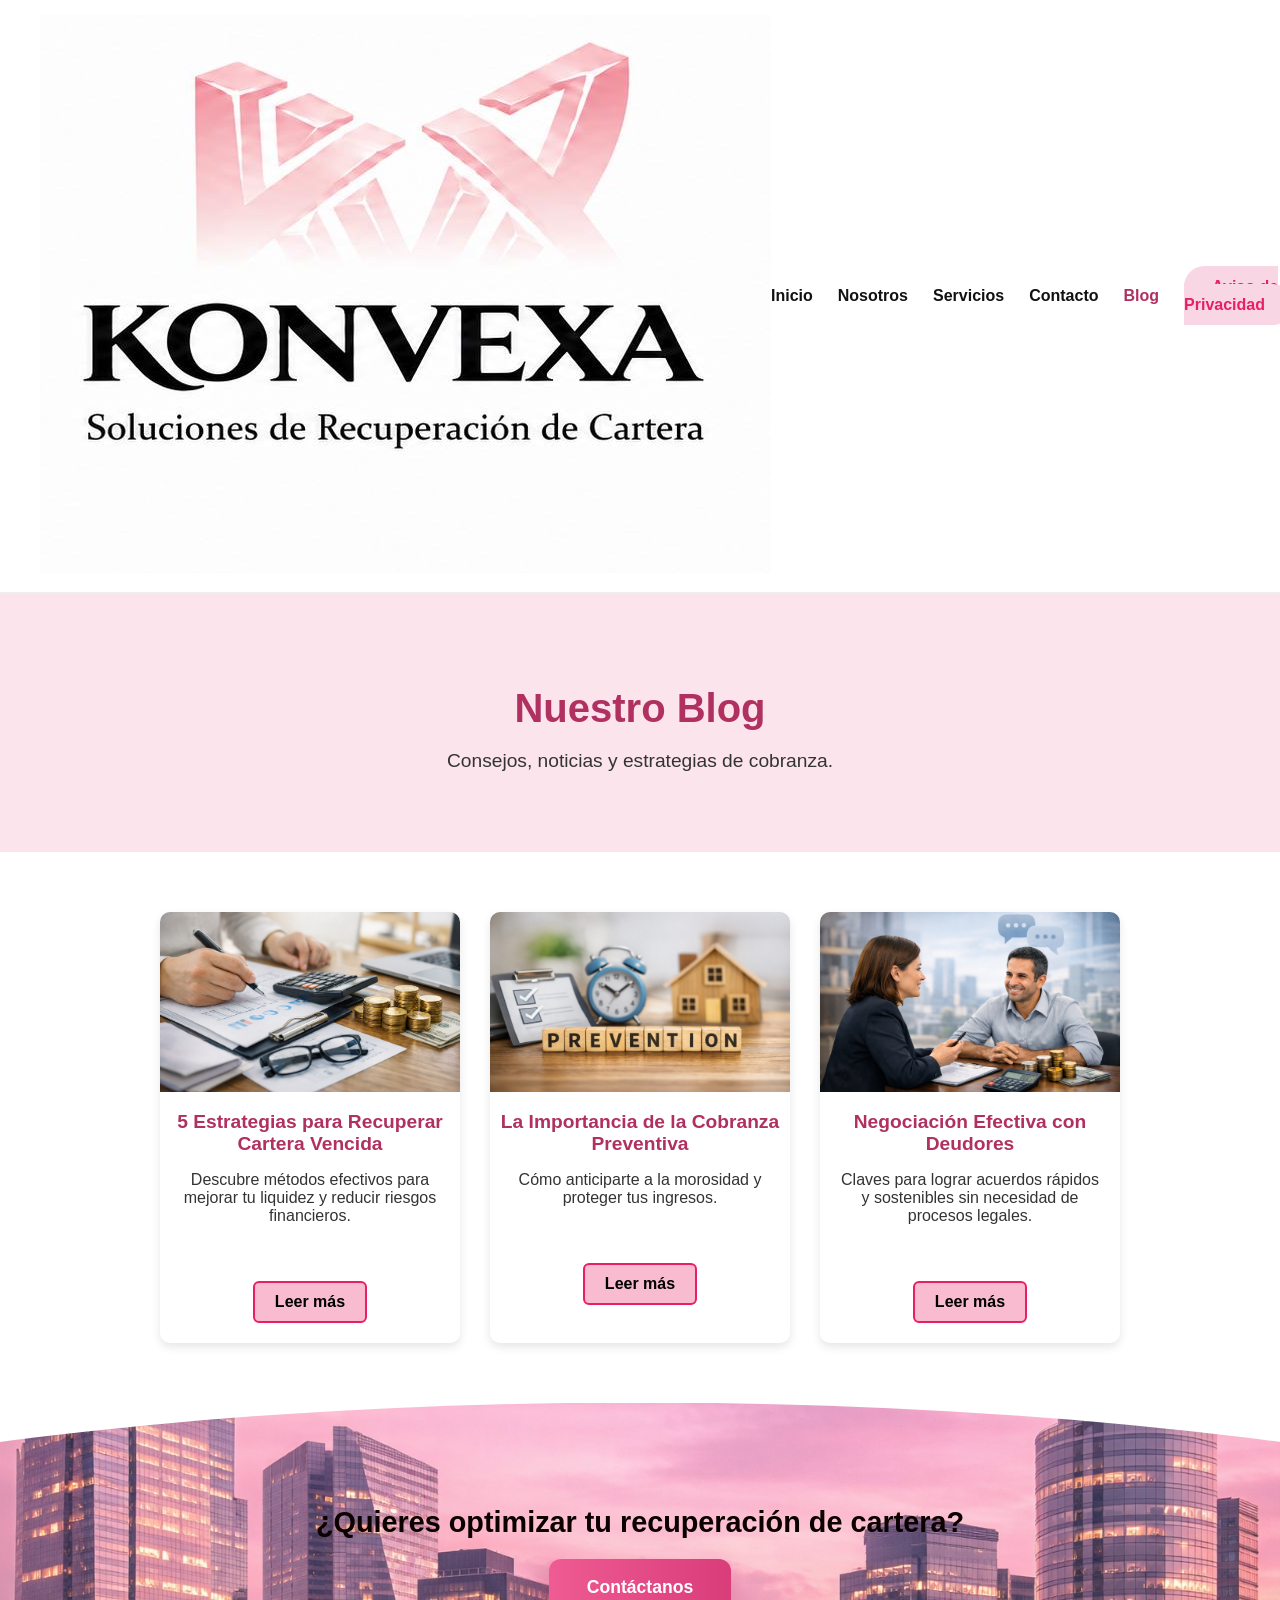
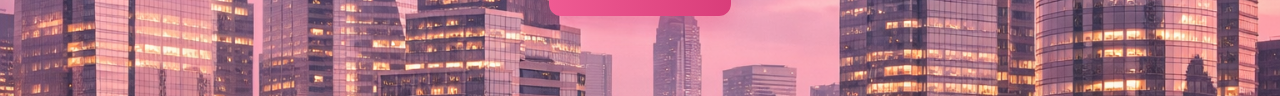
==== blog.html @ b7e19de2 "blog nuevo" ====
<!DOCTYPE html>
<html lang="es">
<head>
  <meta charset="UTF-8">
  <meta name="viewport" content="width=device-width, initial-scale=1.0">
  <title>Blog | Konvexa</title>
  <link rel="stylesheet" href="styles.css">
</head>
<body>

  <!-- Navbar -->
  <header>
 <div class="header-container">
    <div class="logo-container">
       <img src="logo.png" alt="Konvexa Logo">
    </div>
    <nav>
      <ul>
        <li><a href="index.html">Inicio</a></li>
        <li><a href="nosotros.html">Nosotros</a></li>
        <li><a href="servicios.html">Servicios</a></li>
        <li><a href="contacto.html">Contacto</a></li>
        <li><a href="blog.html" class="active">Blog</a></li>
        <li><a href="privacidad.html">Aviso de Privacidad</a></li>
      </ul>
    </nav>
  </div>
</header>


  <!-- Hero del Blog -->
  <section class="hero-blog">
    <h1>Nuestro Blog</h1>
    <p>Consejos, noticias y estrategias de cobranza.</p>
  </section>

  <!-- Lista de artículos -->
  <section class="blog-grid">
    <article class="blog-post">
      <img src="estrategias.png" alt="Estrategias para recuperar cartera vencida">
      <h3>5 Estrategias para Recuperar Cartera Vencida</h3>
      <p>Descubre métodos efectivos para mejorar tu liquidez y reducir riesgos financieros.</p>
      <a href="#" class="btn-secondary">Leer más</a>
    </article>

    <article class="blog-post">
      <img src="preventiva.png" alt="Cobranza preventiva">
      <h3>La Importancia de la Cobranza Preventiva</h3>
      <p>Cómo anticiparte a la morosidad y proteger tus ingresos.</p>
      <a href="#" class="btn-secondary">Leer más</a>
    </article>

    <article class="blog-post">
      <img src="deudores.png" alt="Negociación Efectiva con Deudores">
      <h3>Negociación Efectiva con Deudores  </h3>
      <p>Claves para lograr acuerdos rápidos y sostenibles sin necesidad de procesos legales.</p>
      <a href="#" class="btn-secondary">Leer más</a>
    </article>
  </section>

  <!-- Footer CTA -->
  <footer class="cta-footer">
    <h2>¿Quieres optimizar tu recuperación de cartera?</h2>
    <a href="contacto.html" class="btn-primary">Contáctanos</a>
  </footer>

</body>
</html>
---- styles.css ----
body {
  font-family: 'Poppins', sans-serif;
  margin: 0;
  color: #333;
  background-color: #fff;
}

/* =========================
   HEADER
========================= */

.navbar {
  display: flex;
  justify-content: flex-end;
  align-items: center;
  padding: 35px 80px;
  background: transparent;
  position: relative;
  z-index: 100;
}

/* Logo */
.logo-overlap {
  position: absolute;
  left: 70px;
  top: 20px;
  z-index: 50;
  width: 420px;
}

.logo-overlap img {
  width: 100%;
  height: auto;
  display: block;
}

/* Menú */
nav {
  margin-left: auto;
}

nav ul {
  list-style: none;
  display: flex;
  align-items: center;
  gap: 45px;
  margin: 0;
  padding: 0;
}

nav ul li a {
  text-decoration: none;
  color: #1f2235;
  font-weight: 600;
  font-size: 1rem;
  transition: 0.3s;
  position: relative;
}

nav ul li a:hover {
  color: #e91e63;
}

/* Botón contacto */
nav ul li:last-child a {
  background: #f9d6e4;
  padding: 12px 28px;
  border-radius: 40px;
  color: #e91e63;
  font-weight: 700;
}

/* =========================
   HERO SECTION
========================= */

.hero {
  display: flex;
  justify-content: space-between;
  align-items: center;
  padding: 0 80px 90px;
  background:
    linear-gradient(
      to right,
      rgba(255,255,255,0.98),
      rgba(252,228,236,0.95)
    );
  position: relative;
  overflow: hidden;
}

/* Curva inferior rosa */
.hero::after {
  content: "";
  position: absolute;
  bottom: -120px;
  left: -5%;
  width: 110%;
  height: 220px;
  background: #f8d7e4;
  border-radius: 50%;
  z-index: 1;
}

/* Texto */
.hero-text {
  width: 50%;
  position: relative;
  z-index: 5;
  padding-top: 170px;
}

.hero-text h1 {
  font-size: 3.2rem;
  line-height: 1.15;
  color: #1f2235;
  margin-bottom: 25px;
  font-weight: 800;
  max-width: 580px;
}

.hero-text p {
  font-size: 1.2rem;
  color: #555;
  margin-bottom: 35px;
  max-width: 520px;
  line-height: 1.7;
}

/* Botón */
.btn-primary {
  background: linear-gradient(to right, #ef5b93, #d93d7a);
  color: white;
  padding: 18px 38px;
  border-radius: 12px;
  text-decoration: none;
  font-size: 1.1rem;
  font-weight: 700;
  display: inline-block;
  box-shadow: 0 10px 25px rgba(233, 30, 99, 0.25);
  transition: 0.3s;
  position: relative;
  z-index: 5;
}

.btn-primary:hover {
  transform: translateY(-3px);
}

/* Imagen ejecutivo */
.hero-image img {
  width: 88%;
  max-width: 430px;
  object-fit: contain;
}

.hero-image img {
  width: 100%;
  max-width: 520px;
  object-fit: contain;
}

/* Features */
.features {
  display: flex;
  justify-content: space-around;
  padding: 40px;
  background-color: #fff;
}

.feature {
  max-width: 250px;
  text-align: center;
}

.feature h3 {
  color: #e91e63;
}

/* Servicios */
.services {
  text-align: center;
  padding: 60px 40px;
  background-color: #fce4ec;
}

.service-grid {
  display: flex;
  justify-content: space-around;
  margin-top: 30px;
}

.service {
  max-width: 250px;
  text-align: center;
}

.service img {
  width: 100px;   /* íconos pequeños y uniformes */
  height: auto;
  margin-bottom: 15px;
}

.service h3 {
  color: #e91e63;
}

.btn-secondary {
  background-color: #fff;
  border: 2px solid #e91e63;
  color: #e91e63;
  padding: 10px 20px;
  border-radius: 5px;
  text-decoration: none;
  display: inline-block;
  margin-top: 20px;
}

.feature img {
  width: 100px;   /* tamaño uniforme */
  height: auto;
  margin-bottom: 15px;
}

/* Footer */
.cta-footer {
  text-align: center;
  padding: 80px 40px;
  color: #0c0101;

  background:
    linear-gradient(rgba(26, 25, 25, 0), rgba(233, 30, 98, 0)),
    url("footer-bg.jpg") no-repeat center center;

  background-size: cover;

  /* Curvatura arriba */
  clip-path: ellipse(100% 100% at 50% 100%);
}

.cta-footer h2 {
  margin-bottom: 20px;
  font-size: 1.8rem;
}

/* =========================
   RESPONSIVE CELULAR
========================= */

@media (max-width: 768px) {

  /* NAVBAR */
  .navbar {
    padding: 20px;
    justify-content: center;
  }

  .logo-overlap {
    position: relative;
    left: auto;
    top: auto;
    width: 220px;
    margin-bottom: 20px;
  }

  nav {
    width: 100%;
    margin-top: 120px;
  }

  nav ul {
    flex-wrap: wrap;
    justify-content: center;
    gap: 15px;
  }

  nav ul li:last-child a {
    padding: 10px 20px;
  }

  /* HERO */
  .hero {
    flex-direction: column;
    text-align: center;
    padding: 30px 20px 70px;
  }

  .hero::after {
    height: 120px;
    bottom: -60px;
  }

  .hero-text {
    width: 100%;
    padding-top: 20px;
  }

  .hero-text h1 {
    font-size: 2.2rem;
    max-width: 100%;
  }

  .hero-text p {
    font-size: 1rem;
    max-width: 100%;
    margin: 0 auto 30px;
  }

  .hero-image {
    width: 100%;
    margin-top: 30px;
  }

  .hero-image img {
    width: 90%;
    max-width: 320px;
  }

  /* FEATURES */
  .features {
    flex-direction: column;
    align-items: center;
    gap: 30px;
  }

  /* SERVICIOS */
  .service-grid {
    flex-direction: column;
    align-items: center;
    gap: 30px;
  }

}

 /* Sección Nosotros */
.about {
  text-align: center;
  padding: 60px 40px;
  background-color: #fff;
}

/* Título */
.about h2 {
  color: #1f2235;
  font-size: 3.2rem;
  font-weight: 800;
  margin-bottom: 15px;
  line-height: 1.1;
}

/* Subtítulo */
.subtitle {
  color: #666;
  margin-bottom: 70px;
  font-size: 1.15rem;
  line-height: 1.8;
}

/* Contenido en dos columnas */
.about-content {
  display: flex;
  align-items: flex-start;
  justify-content: space-around;
  gap: 40px;
  flex-wrap: wrap; /* responsive */
}

.about-image img {
  width: 100%;
  max-width: 600px; /* antes 350px */
  border-radius: 10px;
  box-shadow: 0 4px 12px rgba(0,0,0,0.1);
}

.about-text {
  text-align: left;
  max-width: 500px;
}

.about-block {
  margin-bottom: 25px;
}

.about-block h3 {
  color: #e91e63;
  margin-bottom: 10px;
  font-size: 1.3rem;
}

.about-block p {
  color: #333;
  line-height: 1.6;
}

/* Experiencia */
.about-stats {
  margin-top: 50px;
  display: flex;
  justify-content: center;
  gap: 60px;
  background-color: #e0e0e0; /* gris claro */
  padding: 30px;
  border-radius: 10px;
}

.experiencia {
   margin-top: 50px;
   border-radius: 10px;
  display: flex;
  justify-content: center;
  align-items: center;
  gap: 80px;
  padding: 50px 20px;
  background: linear-gradient(to right, #463f3f, #7a7a7a);
  color: #fff;
  text-align: center;
}

.experiencia .dato h3 {
  font-size: 1.5rem;
  font-weight: 600;
  color: #fff;
}

.experiencia .dato p {
  font-size: 1rem;
  color: #e0e0e0;
}

.experiencia .separador {
  width: 1px;
  height: 60px;
  background-color: rgba(255, 255, 255, 0.5);
}

/* =========================
   FOOTER
========================= */

.footer {
  background-color: #111827;
  color: #fff;
  text-align: center;
  padding: 35px 20px;
  margin-top: 70px;
}

.footer p {
  margin: 5px 0;
  font-size: 0.95rem;
  color: #d1d5db;
}

@media (max-width: 768px) {

  .about-content {
    flex-direction: column;
    gap: 40px;
  }

  .about-text {
    text-align: center;
  }

  .about-image img {
    max-width: 100%;
  }

}

/* Sección Servicios */
.services {
  text-align: center;
  padding: 60px 40px;
  background-color: #fde8ef; /* rosado leve */
}

.services h2 {
  color: #e91e63; /* rosa intenso */
  font-size: 2.2rem;
  margin-bottom: 10px;
}

.subtitle {
  color: #666;
  margin-bottom: 40px;
  font-size: 1.1rem;
}

/* Cuadrícula de servicios */
.service-grid {
  display: grid;
  grid-template-columns: repeat(auto-fit, minmax(250px, 1fr));
  gap: 30px;
}

.service-box {
  background-color: #fff;
  border-radius: 10px;
  padding: 25px;
  box-shadow: 0 4px 12px rgba(0,0,0,0.1);
  transition: transform 0.3s ease;
}

.service-box:hover {
  transform: translateY(-5px);
}

.service-box h3 {
  color: #e91e63;
  margin-bottom: 10px;
  font-size: 1.3rem;
}

.service-box p {
  color: #b3004b;
  line-height: 1.6;
}

/* Franja inferior */
.service-stats {
  margin-top: 50px;
  display: flex;
  justify-content: center;
  gap: 60px;
  background-color: #ffcbcbe7;
  padding: 30px;
  border-radius: 10px;
}

.service-stats .stat h3 {
  color: #e91e63;
  font-weight: 600;
}

/* Footer */
.footer {
  background-color: #111;
  color: #fff;
  text-align: center;
  padding: 20px;
  margin-top: 40px;
}

.footer p {
  margin: 5px 0;
  font-size: 0.95rem;
}

/* --- Responsive para móviles y tablets --- */

/* Ajuste general para pantallas pequeñas */
@media (max-width: 768px) {
  .services {
    padding: 40px 20px;
  }

  .services h2 {
    font-size: 1.8rem;
  }

  .subtitle {
    font-size: 1rem;
    margin-bottom: 30px;
  }

  .service-grid {
    grid-template-columns: 1fr; /* una columna */
    gap: 20px;
  }

  .service-box {
    padding: 20px;
  }

  .service-box h3 {
    font-size: 1.2rem;
  }

  .service-box p {
    font-size: 0.95rem;
  }

  .service-stats {
    flex-direction: column;
    gap: 20px;
    padding: 20px;
  }

  .service-stats .stat h3 {
    font-size: 1rem;
  }
}

/* Ajuste para pantallas medianas (tablets horizontales) */
@media (min-width: 769px) and (max-width: 1024px) {
  .service-grid {
    grid-template-columns: repeat(2, 1fr); /* dos columnas */
    gap: 25px;
  }

  .service-box {
    padding: 25px;
  }

  .service-stats {
    gap: 40px;
  }
}

/* BLOG */
/* HEADER GENERAL */
header {
  background-color: #fff;
  padding: 15px 40px;
  border-bottom: 1px solid #eee;
}

.header-container {
  display: flex;
  justify-content: space-between; /* separa logo y menú */
  align-items: center;
}

.logo {
  height: 60px;
  width: auto;
}

/* MENÚ DE NAVEGACIÓN */
nav ul {
  list-style: none;
  display: flex;
  gap: 25px;
  margin: 0;
  padding: 0;
}

nav ul li a {
  text-decoration: none;
  color: #111;
  font-weight: 600;
  transition: color 0.3s ease;
}

nav ul li a:hover,
nav ul li a.active {
  color: #b03060; /* rosa corporativo */
}

.hero-blog {
  text-align: center;
  background-color: #fce4ec;
  padding: 60px 20px;
}

.hero-blog h1 {
  color: #b03060;
  font-size: 2.5rem;
  margin-bottom: 10px;
}

.hero-blog p {
  color: #333;
  font-size: 1.2rem;
}

.blog-grid {
  display: flex;
  flex-wrap: wrap;
  justify-content: center;
  gap: 30px;
  padding: 60px 40px;
  background-color: #fff;
}

.blog-post {
  background-color: #fff;
  border-radius: 10px;
  box-shadow: 0 4px 10px rgba(0,0,0,0.1);
  width: 300px;
  text-align: center;
  overflow: hidden;
}

.blog-post img {
  width: 100%;
  height: 180px;
  object-fit: cover;
}

.blog-post h3 {
  color: #b03060;
  font-size: 1.2rem;
  margin: 15px 0 10px;
}

.blog-post p {
  color: #333;
  font-size: 1rem;
  padding: 0 15px 20px;
}

.btn-secondary {
  display: inline-block;
  background-color: #f8bbd0;
  color: #000;
  padding: 10px 20px;
  border-radius: 6px;
  text-decoration: none;
  font-weight: 600;
  margin-bottom: 20px;
}

.btn-secondary:hover {
  background-color: #e8b6c9;
}

/* Footer */
.cta-footer {
  text-align: center;
  padding: 80px 40px;
  color: #0c0101;

  background:
    linear-gradient(rgba(26, 25, 25, 0), rgba(233, 30, 98, 0)),
    url("footer-bg.jpg") no-repeat center center;

  background-size: cover;

  /* Curvatura arriba */
  clip-path: ellipse(100% 100% at 50% 100%);
}

.cta-footer h2 {
  margin-bottom: 20px;
  font-size: 1.8rem;
}

/* ARTÍCULOS DEL BLOG */
.articulo {
  max-width: 900px;
  margin: 60px auto;
  padding: 20px;
  line-height: 1.8;
  color: #333;
}

.articulo h2 {
  color: #b03060;
  font-size: 2rem;
  margin-bottom: 20px;
  text-align: center;
}

.articulo-img {
  width: 100%;
  border-radius: 10px;
  margin-bottom: 30px;
}

.articulo ol {
  margin-left: 30px;
  margin-bottom: 20px;
}

.volver {
  text-align: center;
  margin-top: 40px;
}

/* AVISO DE PRIVACIDAD */
/* HEADER GENERAL */
header {
  background-color: #fff;
  padding: 15px 40px;
  border-bottom: 1px solid #eee;
}

.header-container {
  display: flex;
  justify-content: space-between; /* separa logo y menú */
  align-items: center;
}

.logo {
  height: 60px;
  width: auto;
}

/* MENÚ DE NAVEGACIÓN */
nav ul {
  list-style: none;
  display: flex;
  gap: 25px;
  margin: 0;
  padding: 0;
}

nav ul li a {
  text-decoration: none;
  color: #111;
  font-weight: 600;
  transition: color 0.3s ease;
}

nav ul li a:hover,
nav ul li a.active {
  color: #b03060; /* rosa corporativo */
}

.privacidad {
  max-width: 900px;
  margin: 60px auto;
  padding: 20px;
  line-height: 1.8;
  color: #333;
}

.privacidad h2 {
  color: #b03060;
  font-size: 2rem;
  text-align: center;
  margin-bottom: 10px;
}

.privacidad h3 {
  color: #b03060;
  margin-top: 30px;
  font-size: 1.2rem;
}

.privacidad ul {
  margin-left: 30px;
  list-style-type: disc;
}

.privacidad a {
  color: #b03060;
  text-decoration: none;
}

.privacidad a:hover {
  text-decoration: underline;
}

footer {
  text-align: center;
  background-color: #f8f8f8;
  padding: 20px;
  font-size: 0.9rem;
}

.privacidad-link {
  color: #b03060;
  text-decoration: none;
}

.privacidad-link:hover {
  text-decoration: underline;
}

/* Footer exclusivo para Aviso de Privacidad */
.footer-privacidad {
  background-color: #111; /* negro corporativo */
  color: #fff;
  text-align: center;
  padding: 20px;
  margin-top: 40px;
}

.footer-privacidad p {
  margin: 5px 0;
  font-size: 0.95rem;
}

.footer-privacidad a {
  color: #b03060; /* rosa suave corporativo */
  text-decoration: none;
}

.footer-privacidad a:hover {
  text-decoration: underline;
}
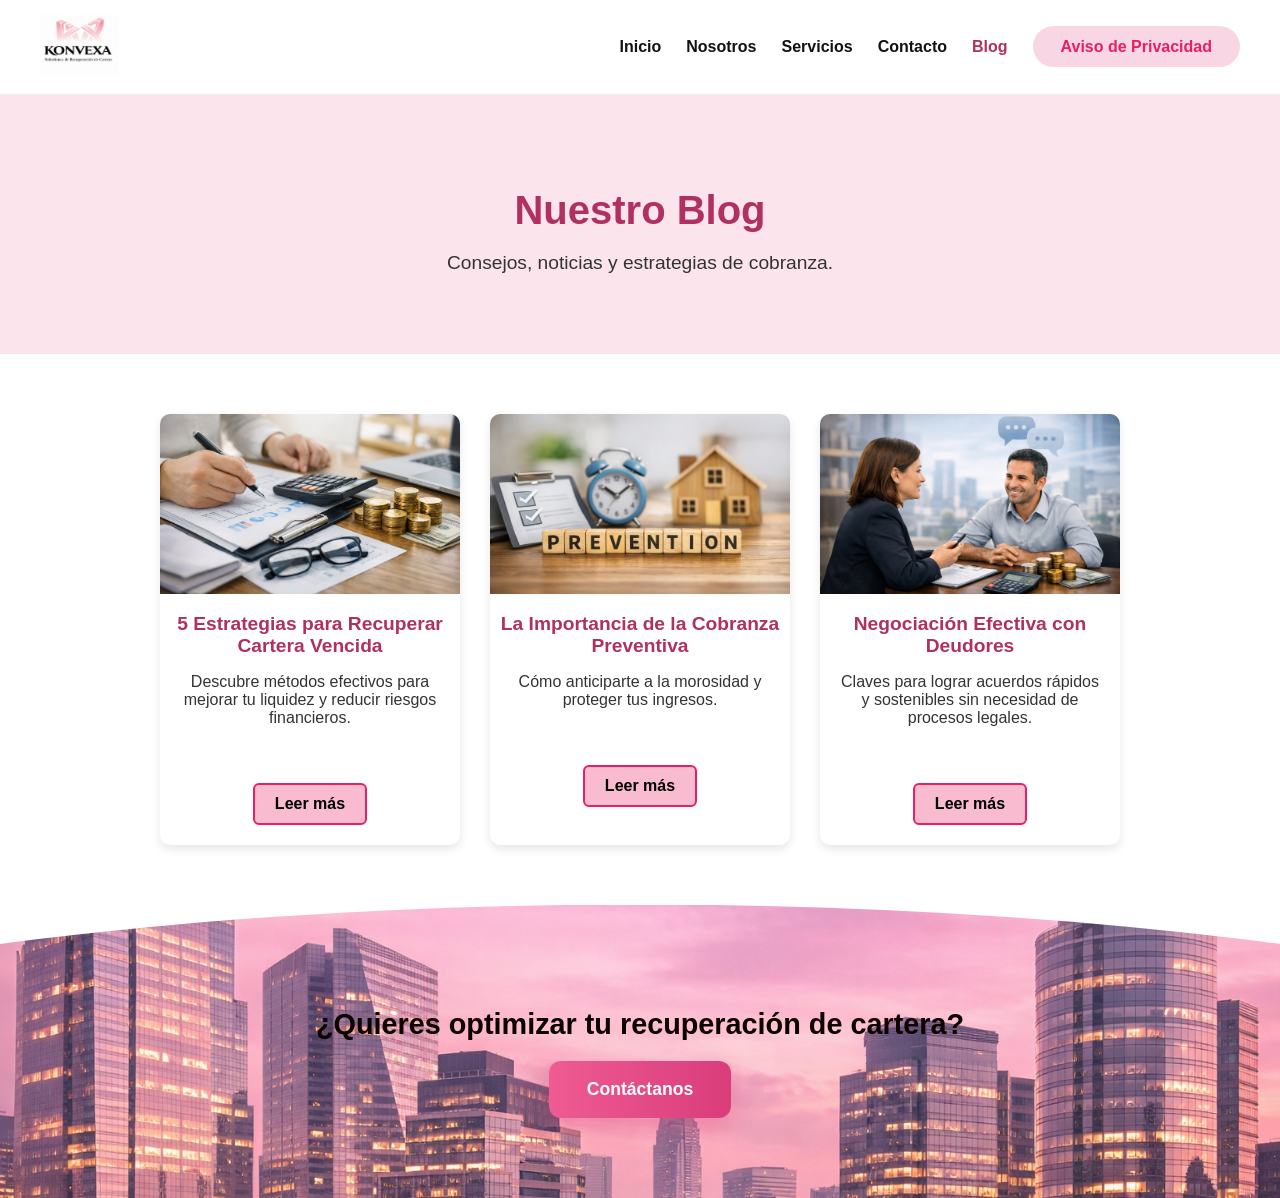
==== commit cb1f09cb: "vale" ====
--- a/blog.html
+++ b/blog.html
@@ -8,11 +8,11 @@
 </head>
 <body>
 
-  <!-- Navbar -->
+  <!-- Header -->
   <header>
- <div class="header-container">
+  <div class="header-container">
     <div class="logo-container">
-       <img src="logo.png" alt="Konvexa Logo">
+      <img src="logo.png" alt="Logo Konvexa" class="logo">
     </div>
     <nav>
       <ul>
@@ -26,6 +26,7 @@
     </nav>
   </div>
 </header>
+
 
 
   <!-- Hero del Blog -->
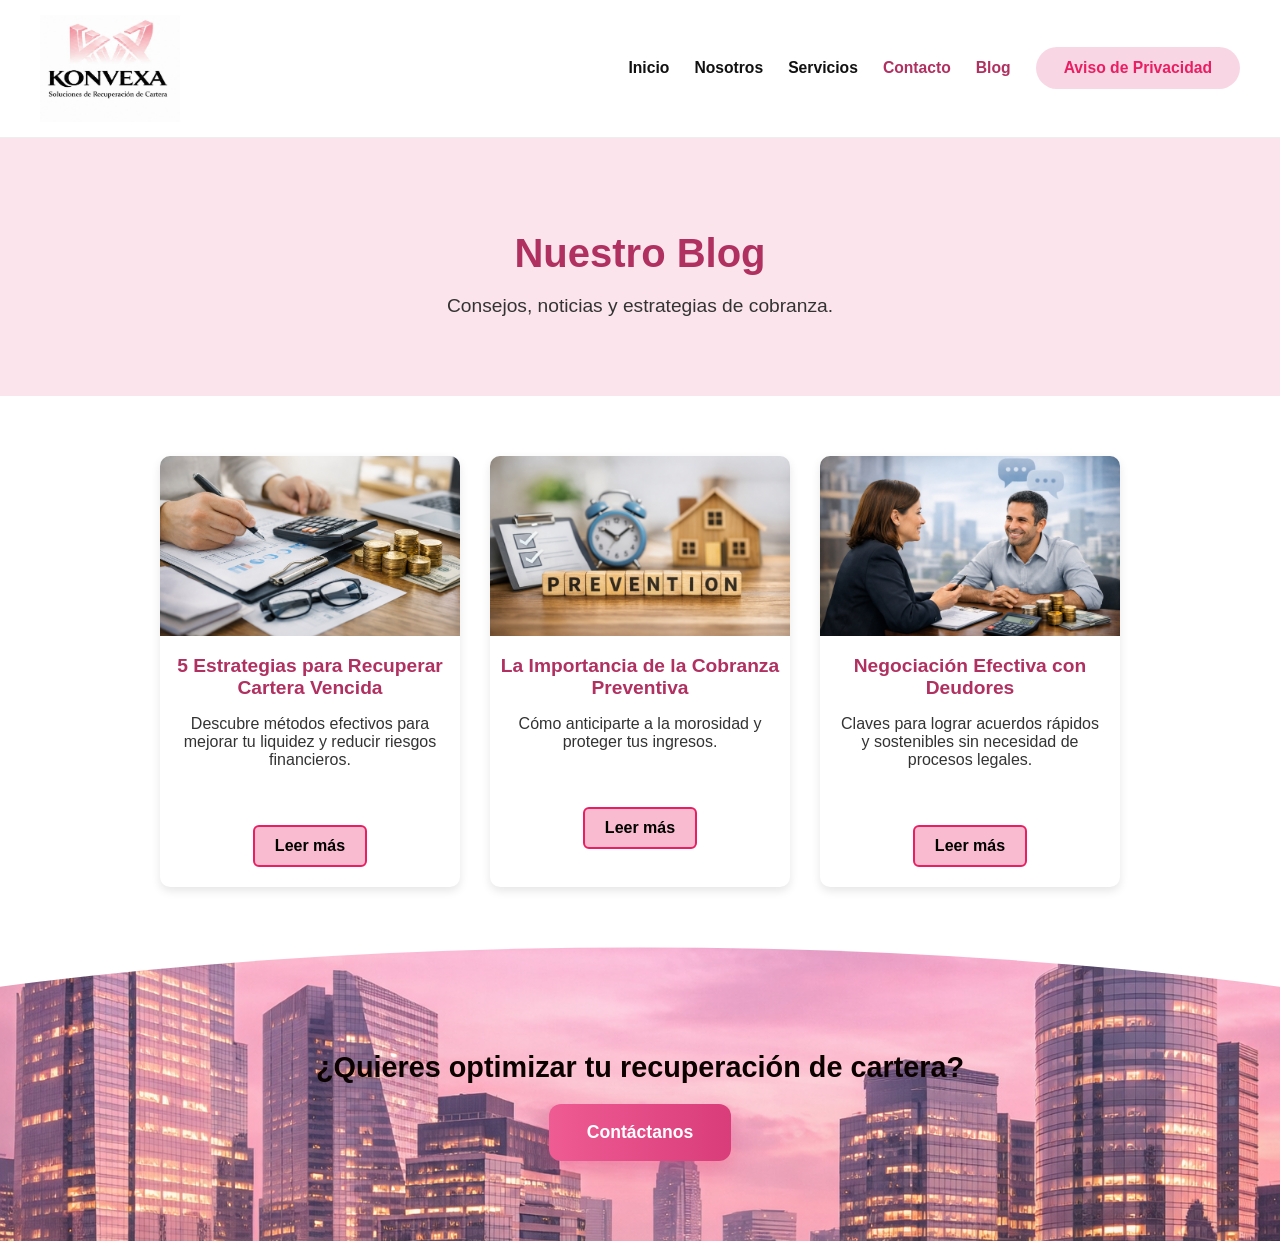
==== commit 2caf70dc: "actuañl" ====
--- a/blog.html
+++ b/blog.html
@@ -19,7 +19,7 @@
         <li><a href="index.html">Inicio</a></li>
         <li><a href="nosotros.html">Nosotros</a></li>
         <li><a href="servicios.html">Servicios</a></li>
-        <li><a href="contacto.html">Contacto</a></li>
+        <li><a href="contacto.html" class="active">Contacto</a></li>
         <li><a href="blog.html" class="active">Blog</a></li>
         <li><a href="privacidad.html">Aviso de Privacidad</a></li>
       </ul>
--- a/styles.css
+++ b/styles.css
@@ -609,45 +609,91 @@
 }
 
 /* BLOG */
-/* HEADER GENERAL */
+/* =========================
+   HEADER BLOG
+========================= */
+
 header {
-  background-color: #fff;
-  padding: 15px 40px;
-  border-bottom: 1px solid #eee;
+  background: #fff;
+  padding: 18px 70px;
+  border-bottom: 1px solid #f1f1f1;
 }
 
 .header-container {
   display: flex;
-  justify-content: space-between; /* separa logo y menú */
+  justify-content: space-between;
   align-items: center;
+  width: 100%;
+}
+
+/* LOGO */
+.logo-container {
+  display: flex;
+  align-items: center;
 }
 
 .logo {
-  height: 60px;
-  width: auto;
-}
-
-/* MENÚ DE NAVEGACIÓN */
+  width: 220px;
+  height: auto;
+  display: block;
+}
+
+/* MENÚ */
+nav {
+  margin-left: auto;
+}
+
 nav ul {
   list-style: none;
   display: flex;
-  gap: 25px;
+  align-items: center;
+  gap: 28px;
   margin: 0;
   padding: 0;
 }
 
+nav ul li {
+  display: flex;
+  align-items: center;
+}
+
 nav ul li a {
   text-decoration: none;
-  color: #111;
+  color: #1f2235;
   font-weight: 600;
-  transition: color 0.3s ease;
+  font-size: 0.98rem;
+  transition: 0.3s ease;
+  white-space: nowrap;
 }
 
 nav ul li a:hover,
 nav ul li a.active {
-  color: #b03060; /* rosa corporativo */
-}
-
+  color: #e91e63;
+}
+
+/* RESPONSIVE */
+@media (max-width: 768px) {
+
+  header {
+    padding: 20px;
+  }
+
+  .header-container {
+    flex-direction: column;
+    gap: 20px;
+  }
+
+  .logo {
+    width: 180px;
+  }
+
+  nav ul {
+    flex-wrap: wrap;
+    justify-content: center;
+    gap: 15px;
+  }
+
+}
 .hero-blog {
   text-align: center;
   background-color: #fce4ec;
@@ -729,7 +775,8 @@
   background-size: cover;
 
   /* Curvatura arriba */
-  clip-path: ellipse(100% 100% at 50% 100%);
+  clip-path: elli
+pse(100% 100% at 50% 100%);
 }
 
 .cta-footer h2 {
@@ -783,9 +830,16 @@
   align-items: center;
 }
 
+/* LOGO */
+.logo-container {
+  display: flex;
+  align-items: center;
+}
+
 .logo {
-  height: 60px;
-  width: auto;
+  max-width: 140px; /* tamaño máximo del logo */
+  height: auto;
+  display: block;
 }
 
 /* MENÚ DE NAVEGACIÓN */
@@ -882,3 +936,93 @@
 .footer-privacidad a:hover {
   text-decoration: underline;
 }
+
+/* CONTACTO */
+.contacto {
+  text-align: center;
+  padding: 60px 20px;
+  background-color: #fff;
+}
+
+.contacto h2 {
+  color: #b03060;
+  font-size: 2.2rem;
+  margin-bottom: 10px;
+}
+
+.contacto p {
+  color: #333;
+  font-size: 1.1rem;
+  margin-bottom: 40px;
+}
+
+.contact-info {
+  display: flex;
+  flex-wrap: wrap;
+  justify-content: center;
+  gap: 30px;
+  margin-bottom: 40px;
+}
+
+.info-box {
+  background-color: #fce4ec;
+  border-radius: 10px;
+  padding: 20px;
+  width: 280px;
+  box-shadow: 0 4px 10px rgba(0,0,0,0.1);
+}
+
+.info-box h3 {
+  color: #b03060;
+  margin-bottom: 10px;
+}
+
+.info-box p {
+  color: #333;
+  font-size: 0.95rem;
+}
+
+.contact-form {
+  max-width: 600px;
+  margin: 0 auto;
+  display: flex;
+  flex-direction: column;
+  gap: 15px;
+}
+
+.contact-form input,
+.contact-form textarea {
+  width: 100%;
+  padding: 12px;
+  border: 1px solid #ccc;
+  border-radius: 6px;
+  font-size: 1rem;
+}
+
+.contact-form button {
+  align-self: center;
+}
+
+/* FOOTER CONTACTO */
+.footer-contacto {
+  background-color: #111;
+  color: #fff;
+  text-align: center;
+  padding: 25px 20px;
+  margin-top: 60px;
+}
+
+.footer-contacto a {
+  color: #f8bbd0;
+  text-decoration: none;
+}
+
+.footer-contacto a:hover {
+  text-decoration: underline;
+}
+
+.footer-contacto .copy {
+  margin-top: 15px;
+  font-size: 0.9rem;
+  color: #ccc;
+}
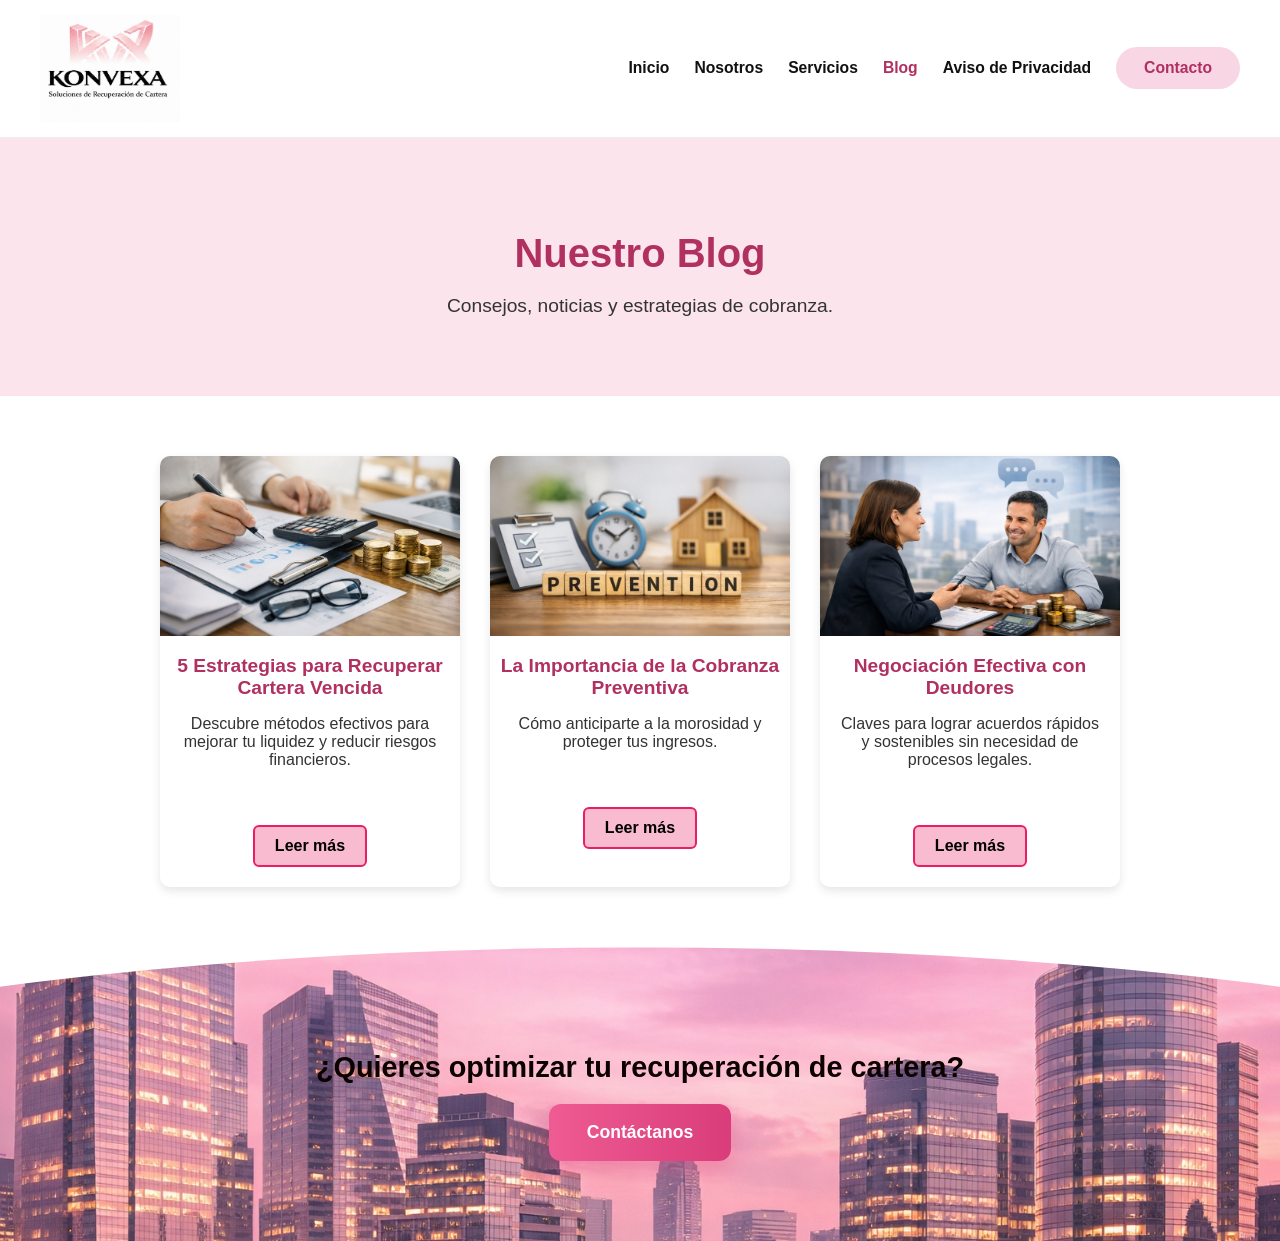
==== commit 3d19fce7: "adora" ====
--- a/blog.html
+++ b/blog.html
@@ -19,9 +19,9 @@
         <li><a href="index.html">Inicio</a></li>
         <li><a href="nosotros.html">Nosotros</a></li>
         <li><a href="servicios.html">Servicios</a></li>
-        <li><a href="contacto.html" class="active">Contacto</a></li>
         <li><a href="blog.html" class="active">Blog</a></li>
         <li><a href="privacidad.html">Aviso de Privacidad</a></li>
+        <li><a href="contacto.html" class="active">Contacto</a></li>
       </ul>
     </nav>
   </div>
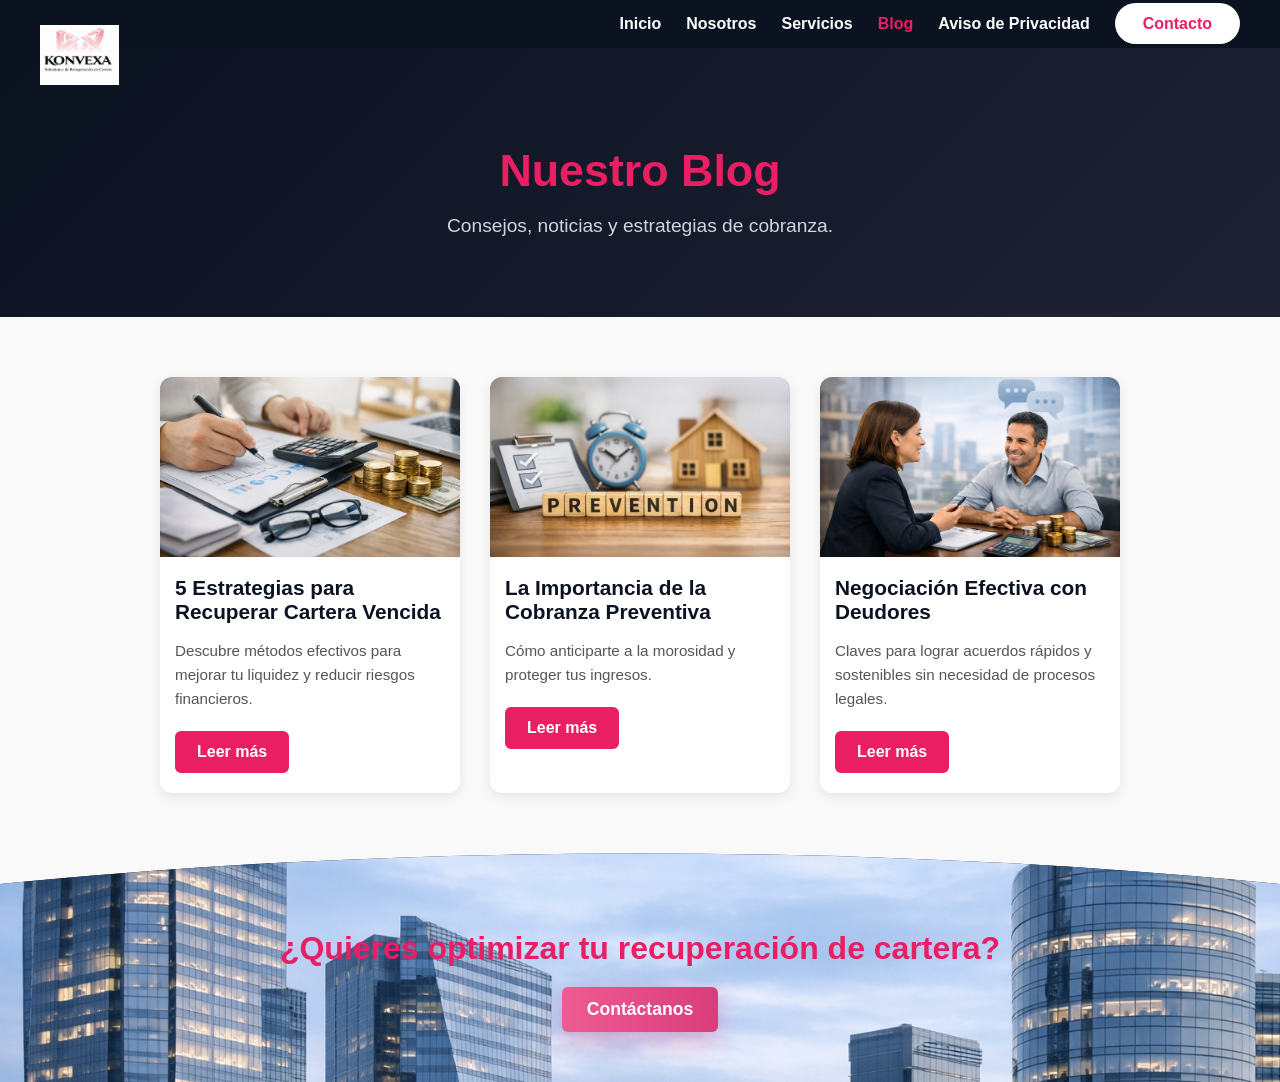
==== commit a31f816b: "añadir" ====
--- a/blog.html
+++ b/blog.html
@@ -38,24 +38,24 @@
   <!-- Lista de artículos -->
   <section class="blog-grid">
     <article class="blog-post">
-      <img src="estrategias.png" alt="Estrategias para recuperar cartera vencida">
+      <img src="img/estrategias.png" alt="Estrategias para recuperar cartera vencida">
       <h3>5 Estrategias para Recuperar Cartera Vencida</h3>
       <p>Descubre métodos efectivos para mejorar tu liquidez y reducir riesgos financieros.</p>
-      <a href="#" class="btn-secondary">Leer más</a>
+      <a href="estrategias.html" class="btn-secondary">Leer más</a>
     </article>
 
     <article class="blog-post">
-      <img src="preventiva.png" alt="Cobranza preventiva">
+      <img src="img/preventiva.png" alt="Cobranza preventiva">
       <h3>La Importancia de la Cobranza Preventiva</h3>
       <p>Cómo anticiparte a la morosidad y proteger tus ingresos.</p>
-      <a href="#" class="btn-secondary">Leer más</a>
+     <a href="preventiva.html" class="btn-secondary">Leer más</a>
     </article>
 
     <article class="blog-post">
-      <img src="deudores.png" alt="Negociación Efectiva con Deudores">
+      <img src="img/deudores.png" alt="Negociación Efectiva con Deudores">
       <h3>Negociación Efectiva con Deudores  </h3>
       <p>Claves para lograr acuerdos rápidos y sostenibles sin necesidad de procesos legales.</p>
-      <a href="#" class="btn-secondary">Leer más</a>
+     <a href="negociacion.html" class="btn-secondary">Leer más</a>
     </article>
   </section>
 
--- a/styles.css
+++ b/styles.css
@@ -19,13 +19,13 @@
   z-index: 100;
 }
 
-/* Logo */
+/* Logo KONVEXA */
 .logo-overlap {
   position: absolute;
   left: 70px;
   top: 20px;
   z-index: 50;
-  width: 420px;
+  width: 380px;
 }
 
 .logo-overlap img {
@@ -58,12 +58,12 @@
 }
 
 nav ul li a:hover {
-  color: #e91e63;
+  color: #ffffff;
 }
 
 /* Botón contacto */
 nav ul li:last-child a {
-  background: #f9d6e4;
+  background: #ffffff;
   padding: 12px 28px;
   border-radius: 40px;
   color: #e91e63;
@@ -79,27 +79,9 @@
   justify-content: space-between;
   align-items: center;
   padding: 0 80px 90px;
-  background:
-    linear-gradient(
-      to right,
-      rgba(255,255,255,0.98),
-      rgba(252,228,236,0.95)
-    );
+  background: #fff;
   position: relative;
   overflow: hidden;
-}
-
-/* Curva inferior rosa */
-.hero::after {
-  content: "";
-  position: absolute;
-  bottom: -120px;
-  left: -5%;
-  width: 110%;
-  height: 220px;
-  background: #f8d7e4;
-  border-radius: 50%;
-  z-index: 1;
 }
 
 /* Texto */
@@ -154,59 +136,256 @@
   object-fit: contain;
 }
 
-.hero-image img {
+/* Por que elegirnos */
+.why-us {
+  background: #fff;
+  text-align: center;
+  padding: 50px 40px; /* menos padding arriba */
+}
+
+.why-us h2 {
+  display: inline-block;
+  background-color: #ffffff; /* fondito rosado */
+  color: #e91e63;
+  padding: 8px 20px;
+  border-radius: 8px;
+  margin-bottom: 15px; /* menos espacio debajo del título */
+  font-weight: 750;
+}
+
+.why-us .subtitle {
+  font-size: 2.2rem; /* un poco más pequeño */
+  margin-bottom: 8px; /* menos separación */
+}
+
+.why-us .subtitle strong {
+  font-weight: 750;
+  color: #333;
+}
+
+.why-us .subtitle .highlight {
+  color: #e91e63;
+  font-weight: 700;
+}
+
+.why-us p {
+  color: #555;
+  margin-bottom: 15px; /* menos espacio debajo */
+}
+
+.benefits-grid {
+  display: grid;
+  grid-template-columns: repeat(auto-fit, minmax(250px, 1fr));
+  gap: 30px;
+  max-width: 1100px;
+  margin: 40px auto;
+  text-align: center;
+}
+
+.benefit {
+  padding: 20px;
+  border-bottom: 1px solid #ccc;
+}
+
+/* Imágenes verticales */
+.benefit img {
   width: 100%;
-  max-width: 520px;
+  max-width: 220px; /* controla el ancho */
+  height: auto;
+  border-radius: 10px;
+  object-fit: cover;
+  margin-bottom: 15px;
+  box-shadow: 0 4px 10px rgba(0,0,0,0.1);
+}
+
+/* Títulos y texto */
+.benefit h3 {
+  color: #e91e63;
+  font-size: 1.25rem;
+  margin-bottom: 8px;
+  font-weight: 700;
+}
+
+.benefit p {
+  color: #555;
+  font-size: 0.98rem;
+  line-height: 1.5;
+  margin: 0;
+}
+
+/* =========================
+    NUESTROS SERVICIOS  
+=========================*/
+.servicios {
+  background-color: #fff;
+  text-align: center;
+  padding: 50px 30px;
+}
+
+.titulo-seccion {
+  font-size: 1.5rem;
+  color: #e91e63;
+  font-weight: 700;
+  letter-spacing: 1px;
+  margin-bottom: 5px;
+}
+
+.subtitulo-seccion {
+  font-size: 2.2rem;
+  font-weight: 750;
+  color: #333;
+  margin-bottom: 10px;
+}
+
+.subtitulo-seccion .rosa {
+  color: #000000;
+  font-weight: 750;
+}
+
+.descripcion-seccion {
+  color: #555;
+  margin-bottom: 40px;
+  font-size: 1rem;
+}
+
+.servicios-grid {
+  display: grid;
+  grid-template-columns: repeat(auto-fit, minmax(300px, 1fr));
+  gap: 40px;
+  max-width: 1100px;
+  margin: 0 auto;
+}
+
+.servicio {
+  background-color: #fff;
+  border-radius: 8px;
+  box-shadow: 0 4px 10px rgba(0,0,0,0.1);
+  overflow: hidden;
+  transition: transform 0.3s ease;
+}
+
+.servicio:hover {
+  transform: translateY(-5px);
+}
+
+.servicio img {
+  width: 100%;
+  height: 180px;
+  object-fit: cover;
+}
+
+.contenido-servicio {
+  padding: 20px;
+  text-align: left;
+}
+
+.icono-servicio {
+  font-size: 1.8rem;
+  color: #e91e63;
+  margin-bottom: 10px;
+}
+
+.contenido-servicio h3 {
+  color: #e91e63;
+  font-size: 1.2rem;
+  margin-bottom: 8px;
+}
+
+.contenido-servicio p {
+  color: #555;
+  margin-bottom: 10px;
+}
+
+.contenido-servicio ul {
+  list-style: none;
+  padding: 0;
+  margin-bottom: 15px;
+}
+
+.contenido-servicio ul li {
+  color: #555;
+  margin-bottom: 6px;
+}
+
+.linea-rosa {
+  width: 50px;
+  height: 3px;
+  background-color: #e91e63;
+  margin: 0 auto;
+  border-radius: 2px;
+}
+
+ /* =========================
+   BENEFICIOS ADICIONALES
+========================= */
+
+.extra-benefits {
+  display: grid;
+  grid-template-columns: repeat(4, 1fr);
+  max-width: 1150px;
+  margin: 70px auto;
+  background: #fde7ef;
+  border-radius: 18px;
+  overflow: hidden;
+}
+
+/* Cada bloque */
+.extra-benefit {
+  display: flex;
+  align-items: center;
+  gap: 14px;
+  padding: 30px 18px;
+  position: relative;
+}
+
+/* Línea divisora elegante */
+.extra-benefit:not(:last-child)::after {
+  content: "";
+  position: absolute;
+  right: 0;
+  top: 25%;
+  width: 1px;
+  height: 50%;
+  background: rgba(0,0,0,0.15);
+}
+
+/* Íconos */
+.extra-benefit img {
+  width: 90px;
+  height: 90px;
   object-fit: contain;
-}
-
-/* Features */
-.features {
-  display: flex;
-  justify-content: space-around;
-  padding: 40px;
-  background-color: #fff;
-}
-
-.feature {
-  max-width: 250px;
-  text-align: center;
-}
-
-.feature h3 {
+  flex-shrink: 0;
+  margin-left: -10px;
+}
+
+/* Texto */
+.extra-benefit .text {
+  text-align: left;
+}
+
+.extra-benefit h3 {
   color: #e91e63;
-}
-
-/* Servicios */
-.services {
-  text-align: center;
-  padding: 60px 40px;
-  background-color: #fce4ec;
-}
-
-.service-grid {
-  display: flex;
-  justify-content: space-around;
-  margin-top: 30px;
-}
-
-.service {
-  max-width: 250px;
-  text-align: center;
-}
-
-.service img {
-  width: 100px;   /* íconos pequeños y uniformes */
-  height: auto;
-  margin-bottom: 15px;
-}
-
-.service h3 {
-  color: #e91e63;
+  font-size: 1.25rem;
+  line-height: 1.15;
+  margin: 0 0 8px;
+  font-weight: 700;
+}
+
+.extra-benefit p {
+  color: #333;
+  font-size: 0.98rem;
+  line-height: 1.5;
+  margin: 0;
+}
+
+/* Ver mas*/
+.btn-container {
+  text-align: center; /* centra el botón horizontalmente */
+  margin-top: 20px;
 }
 
 .btn-secondary {
-  background-color: #fff;
+  background-color: #ffffff;
   border: 2px solid #e91e63;
   color: #e91e63;
   padding: 10px 20px;
@@ -222,7 +401,7 @@
   margin-bottom: 15px;
 }
 
-/* Footer */
+/* Footer */ /* Footer */
 .cta-footer {
   text-align: center;
   padding: 80px 40px;
@@ -244,235 +423,636 @@
 }
 
 /* =========================
-   RESPONSIVE CELULAR
+   RESPONSIVE DESIGN
 ========================= */
 
-@media (max-width: 768px) {
-
-  /* NAVBAR */
+/* Tablets */
+@media (max-width: 992px) {
   .navbar {
+    flex-direction: column; /* apila logo y menú */
+    align-items: center;
     padding: 20px;
+  }
+
+  .logo-overlap {
+    position: static; /* quita posición absoluta */
+    width: 250px;     /* logo más pequeño */
+    margin-bottom: 15px;
+  }
+
+  nav {
+    margin-left: 0;
+  }
+
+  nav ul {
+    flex-direction: row;   /* menú horizontal */
+    flex-wrap: wrap;       /* se acomoda si no cabe */
+    gap: 20px;
     justify-content: center;
   }
 
+  nav ul li a {
+    font-size: 0.9rem; /* texto más pequeño */
+  }
+}
+
+/* Móviles */
+@media (max-width: 600px) {
   .logo-overlap {
-    position: relative;
-    left: auto;
-    top: auto;
-    width: 220px;
-    margin-bottom: 20px;
-  }
-
-  nav {
+    width: 200px; /* logo aún más pequeño */
+  }
+
+  nav ul {
+    flex-direction: row;
+    flex-wrap: wrap;
+    gap: 15px;
+    justify-content: center;
+  }
+
+  nav ul li a {
+    font-size: 0.85rem;
+  }
+}
+
+@media (max-width: 992px) {
+  .benefits-grid {
+    grid-template-columns: repeat(2, 1fr); /* dos columnas en tablet */
+  }
+}
+
+@media (max-width: 600px) {
+  .benefits-grid {
+    grid-template-columns: 1fr; /* una columna en móvil */
+  }
+}
+
+@media (max-width: 600px) {
+  .cta-footer {
+    clip-path: none; /* elimina curvatura */
+    padding: 40px 20px; /* menos padding */
+  }
+
+  .cta-footer h2 {
+    font-size: 1.2rem;
+  }
+}
+
+/* Tablets */
+@media (max-width: 992px) {
+  .hero {
+    flex-direction: column;   /* apila texto e imagen */
+    text-align: center;
+    padding: 40px 20px;
+  }
+
+  .hero-text {
     width: 100%;
-    margin-top: 120px;
-  }
-
-  nav ul {
-    flex-wrap: wrap;
-    justify-content: center;
-    gap: 15px;
-  }
-
-  nav ul li:last-child a {
-    padding: 10px 20px;
-  }
-
-  /* HERO */
+    padding-top: 80px;
+  }
+
+  .hero-text h1 {
+    font-size: 2.2rem;   /* más pequeño en tablet */
+    max-width: 100%;
+  }
+
+  .hero-text p {
+    font-size: 1rem;
+    max-width: 100%;
+  }
+
+  .hero-image img {
+    width: 70%;          /* más grande en tablet */
+    margin-top: 30px;
+  }
+}
+
+/* Móviles */
+@media (max-width: 600px) {
   .hero {
     flex-direction: column;
     text-align: center;
-    padding: 30px 20px 70px;
-  }
-
-  .hero::after {
-    height: 120px;
-    bottom: -60px;
+    padding: 30px 15px;
   }
 
   .hero-text {
     width: 100%;
-    padding-top: 20px;
+    padding-top: 40px;
   }
 
   .hero-text h1 {
+    font-size: 1.6rem;   /* reduce aún más el título */
+    line-height: 1.3;
+  }
+
+  .hero-text p {
+    font-size: 0.95rem;  /* texto más compacto */
+    line-height: 1.5;
+  }
+
+  .btn-primary {
+    padding: 14px 28px;
+    font-size: 1rem;
+  }
+
+  .hero-image img {
+    width: 85%;          /* imagen más protagonista */
+    max-width: 320px;
+    margin-top: 25px;
+  }
+}
+
+/* Tablets */
+@media (max-width: 992px) {
+  .extra-benefits {
+    grid-template-columns: repeat(2, 1fr); /* dos columnas en tablet */
+  }
+}
+
+/* Móviles */
+@media (max-width: 600px) {
+  .extra-benefits {
+    display: flex;              /* fila horizontal */
+    overflow-x: auto;           /* scroll horizontal */
+    gap: 15px;
+    padding: 20px;
+    scroll-snap-type: x mandatory; /* efecto de “snap” al deslizar */
+  }
+
+  .extra-benefit {
+    flex: 0 0 80%;              /* cada bloque ocupa 80% del ancho */
+    scroll-snap-align: center;  /* se centra al deslizar */
+    flex-direction: column;     /* imagen arriba, texto abajo */
+    align-items: center;
+    text-align: center;
+    border-right: none;         /* quita línea divisoria */
+    border-bottom: 1px solid rgba(0,0,0,0.15);
+  }
+
+  .extra-benefit img {
+    width: 100%;
+    max-width: 200px;
+    height: auto;
+    margin-bottom: 10px;
+  }
+}
+
+ /* =========================
+   SECCIÓN NOSOTROS
+========================= */
+
+/* Logo */
+.logo {
+  position: absolute;
+  left: 40px;       /* lo coloca en la esquina izquierda */
+  top: 25px;        /* ajusta verticalmente */
+}
+
+.logo img {
+  width: 180px;     /* tamaño visible pero equilibrado */
+  height: auto;
+  display: block;
+}
+
+.about {
+  font-family: 'Manrope', sans-serif;
+  background-color: #fff;
+  padding: 80px 60px;
+}
+
+/* Contenedor general */
+.about-container {
+  display: flex;
+  align-items: center;
+  justify-content: space-between;
+  gap: 60px;
+  flex-wrap: wrap;
+}
+
+/* Texto a la izquierda */
+.about-text {
+  flex: 1;
+  max-width: 500px;
+  text-align: left;
+}
+
+.about-title {
+  color: #e91e63;
+  font-weight: 700;
+  font-size: 2.2rem;
+  letter-spacing: 1px;
+  margin-bottom: 10px;
+}
+
+.about-subtitle {
+  color: #1f2235;
+  font-size: 2.6rem;
+  font-weight: 800;
+  margin-bottom: 10px;
+  line-height: 1.2;
+}
+
+/* Línea decorativa rosa */
+.line {
+  width: 50px;
+  height: 3px;
+  background-color: #e91e63;
+  margin-bottom: 25px;
+  border-radius: 2px;
+}
+
+/* Párrafo */
+.about-text p {
+  color: #555;
+  font-size: 1.1rem;
+  line-height: 1.8;
+}
+
+/* Imagen a la derecha */
+.about-image {
+  flex: 1;
+  display: flex;
+  justify-content: center;
+}
+
+.about-image img {
+  width: 100%;
+  max-width: 520px; /* más amplia */
+  border-radius: 12px;
+  box-shadow: 0 6px 18px rgba(0,0,0,0.12);
+  object-fit: cover;
+}
+
+/* Nuestra Esencia */
+.about-essence {
+  text-align: center;
+  margin-top: 60px;
+  padding: 40px 20px;
+}
+
+/* Títulos principales */
+.section-title {
+  color: #e91e63;
+  font-weight: 700;
+  font-size: 1.5rem;
+  margin-bottom: 5px;
+  letter-spacing: 1px;
+}
+
+.about-essence h2 {
+  font-size: 2.2rem;
+  font-weight: 800;
+  color: #1f2235;
+  margin-bottom: 15px;
+}
+
+.essence-text {
+  color: #555;
+  margin-bottom: 50px;
+  font-size: 1rem;
+  line-height: 1.6;
+  max-width: 700px;
+  margin-left: auto;
+  margin-right: auto;
+}
+
+/* Tarjetas Misión, Visión y Valores */
+.essence-grid {
+  display: grid;
+  grid-template-columns: repeat(auto-fit, minmax(280px, 1fr));
+  gap: 30px;
+  max-width: 1100px;
+  margin: 0 auto;
+}
+
+.essence-card {
+  background: #fff;
+  border-radius: 12px;
+  box-shadow: 0 4px 12px rgba(0,0,0,0.08);
+  padding: 30px 25px;
+  text-align: center;
+  transition: transform 0.3s ease, box-shadow 0.3s ease;
+}
+
+.essence-card:hover {
+  transform: translateY(-5px);
+  box-shadow: 0 6px 18px rgba(0,0,0,0.15);
+}
+
+/* Línea rosa debajo de cada título */
+.line {
+  width: 50px;
+  height: 3px;
+  background-color: #e91e63;
+  margin: 10px auto 20px;
+  border-radius: 2px;
+}
+
+/* Títulos de las tarjetas */
+.essence-card h3 {
+  color: #1f2235;
+  font-size: 1.3rem;
+  font-weight: 700;
+  margin-bottom: 5px;
+}
+
+/* Texto y lista */
+.essence-card p,
+.essence-card ul {
+  color: #333;
+  font-size: 0.95rem;
+  line-height: 1.6;
+}
+
+.essence-card ul {
+  list-style: none;
+  padding: 0;
+  margin: 0;
+}
+
+.essence-card ul li {
+  margin-bottom: 6px;
+}
+
+/* Sección de estadísticas */
+
+/* Frase superior con fondo blanco */
+.stats-header {
+  background-color: #fff; /* fondo blanco */
+  color: #111827; /* texto oscuro */
+  padding: 30px 40px;
+  border-radius: 10px 10px 0 0; /* bordes superiores redondeados */
+  display: flex; /* coloca el icono y texto en la misma línea */
+  align-items: center; /* centra verticalmente */
+  justify-content: center; /* centra horizontalmente */
+  gap: 15px; /* espacio entre icono y texto */
+  text-align: left; /* texto alineado a la izquierda */
+}
+
+.stats-icon img {
+  width: 80px;
+  height: 80px;
+  margin-bottom: 15px;
+}
+
+.stats-header p {
+  font-size: 1.1rem;
+  color: #111827;
+  line-height: 1.6;
+  margin: 0; /* elimina espacio extra */
+}
+
+.stats-header .highlight {
+  color: #e91e63; /* rosa corporativo */
+  font-weight: 600;
+}
+
+/* Cuadrícula de estadísticas */
+.about-stats {
+  background-color: #0b1220; /* azul oscuro */
+  color: #fff;
+  padding: 20px 40px 40px;
+  border-radius: 0 0 10px 10px; /* bordes inferiores redondeados */
+  text-align: center;
+}
+
+.stats-grid {
+  display: grid;
+  grid-template-columns: repeat(auto-fit, minmax(220px, 1fr));
+  gap: 30px;
+  border-top: 1px solid #1e293b;
+  padding-top: 30px;
+}
+
+.stat {
+  text-align: center;
+  position: relative;
+}
+
+.stat img {
+  width: 40px;
+  margin-bottom: 15px;
+}
+
+.stat h3 {
+  font-size: 1.8rem;
+  font-weight: 800;
+  color: #fff;
+  margin-bottom: 5px;
+}
+
+.stat-title {
+  font-size: 1rem;
+  font-weight: 600;
+  color: #e91e63;
+  margin-bottom: 8px;
+}
+
+.stat-text {
+  font-size: 0.95rem;
+  color: #d1d5db;
+  line-height: 1.6;
+}
+
+/* Líneas divisorias */
+.stat:not(:last-child)::after {
+  content: "";
+  position: absolute;
+  right: -15px;
+  top: 20%;
+  height: 60%;
+  width: 1px;
+  background-color: #1e293b;
+}
+
+/* =========================
+   RESPONSIVE DESIGN
+========================= */
+
+/* Tablets (pantallas menores a 992px) */
+@media (max-width: 992px) {
+  .about {
+    padding: 60px 40px;
+  }
+
+  .about-container {
+    flex-direction: column;
+    text-align: center;
+    gap: 40px;
+  }
+
+  .about-text {
+    max-width: 100%;
+  }
+
+  .about-image img {
+    max-width: 400px;
+  }
+
+  .about-title {
+    font-size: 2rem;
+  }
+
+  .about-subtitle {
     font-size: 2.2rem;
-    max-width: 100%;
-  }
-
-  .hero-text p {
+  }
+
+  .stats-header {
+    flex-direction: column;
+    text-align: center;
+    gap: 10px;
+  }
+
+  .stats-icon img {
+    width: 70px;
+    height: 70px;
+    margin-bottom: 10px;
+  }
+
+  .stats-grid {
+    grid-template-columns: repeat(2, 1fr);
+    gap: 20px;
+  }
+}
+
+/* Celulares (pantallas menores a 768px) */
+@media (max-width: 768px) {
+  .logo {
+    position: static;
+    text-align: center;
+    margin-bottom: 20px;
+  }
+
+  .logo img {
+    width: 140px;
+  }
+
+  .about {
+    padding: 40px 20px;
+  }
+
+  .about-title {
+    font-size: 1.8rem;
+  }
+
+  .about-subtitle {
+    font-size: 2rem;
+  }
+
+  .about-text p {
     font-size: 1rem;
-    max-width: 100%;
-    margin: 0 auto 30px;
-  }
-
-  .hero-image {
-    width: 100%;
-    margin-top: 30px;
-  }
-
-  .hero-image img {
-    width: 90%;
+  }
+
+  .about-image img {
     max-width: 320px;
   }
 
-  /* FEATURES */
-  .features {
-    flex-direction: column;
-    align-items: center;
-    gap: 30px;
-  }
-
-  /* SERVICIOS */
-  .service-grid {
-    flex-direction: column;
-    align-items: center;
-    gap: 30px;
-  }
-
-}
-
- /* Sección Nosotros */
-.about {
+  .essence-grid {
+    grid-template-columns: 1fr;
+    gap: 20px;
+  }
+
+  .stats-header {
+    padding: 20px;
+  }
+
+  .stats-icon img {
+    width: 60px;
+    height: 60px;
+  }
+
+  .stats-grid {
+    grid-template-columns: 1fr;
+    gap: 25px;
+  }
+
+  .stat h3 {
+    font-size: 1.5rem;
+  }
+
+  .stat-title {
+    font-size: 0.95rem;
+  }
+
+  .stat-text {
+    font-size: 0.9rem;
+  }
+}
+
+/* Celulares pequeños (menores a 480px) */
+@media (max-width: 480px) {
+  .about-subtitle {
+    font-size: 1.6rem;
+  }
+
+  .about-title {
+    font-size: 1.4rem;
+  }
+
+  .stats-icon img {
+    width: 50px;
+    height: 50px;
+  }
+
+  .stats-header p {
+    font-size: 0.95rem;
+  }
+
+  .stat h3 {
+    font-size: 1.3rem;
+  }
+
+  .stat-text {
+    font-size: 0.85rem;
+  }
+}
+
+/* Estadísticas en horizontal para móviles */
+@media (max-width: 768px) {
+  .stats-grid {
+    display: flex;              /* cambia de grid a flex */
+    flex-direction: row;        /* en fila horizontal */
+    overflow-x: auto;           /* scroll lateral */
+    gap: 20px;
+    padding: 20px 0;
+    scroll-snap-type: x mandatory; /* efecto de snap */
+  }
+
+  .stat {
+    flex: 0 0 220px;            /* ancho fijo para cada tarjeta */
+    scroll-snap-align: start;   /* se alinea al inicio al hacer scroll */
+    background-color: #0b1220;  /* mantiene fondo azul */
+    border-radius: 8px;
+    padding: 15px;
+  }
+
+  .stat img {
+    width: 50px;
+    height: 50px;
+  }
+
+  .stat h3 {
+    font-size: 1.4rem;
+  }
+
+  .stat-text {
+    font-size: 0.9rem;
+  }
+
+  /* Ocultar las líneas divisorias en móviles */
+  .stat:not(:last-child)::after {
+    display: none;
+  }
+}
+
+
+/* =========================
+   SEGUNDA -SECCIÓN SERVICIOS
+========================= */
+
+.services {
   text-align: center;
   padding: 60px 40px;
   background-color: #fff;
-}
-
-/* Título */
-.about h2 {
-  color: #1f2235;
-  font-size: 3.2rem;
-  font-weight: 800;
-  margin-bottom: 15px;
-  line-height: 1.1;
-}
-
-/* Subtítulo */
-.subtitle {
-  color: #666;
-  margin-bottom: 70px;
-  font-size: 1.15rem;
-  line-height: 1.8;
-}
-
-/* Contenido en dos columnas */
-.about-content {
-  display: flex;
-  align-items: flex-start;
-  justify-content: space-around;
-  gap: 40px;
-  flex-wrap: wrap; /* responsive */
-}
-
-.about-image img {
-  width: 100%;
-  max-width: 600px; /* antes 350px */
-  border-radius: 10px;
-  box-shadow: 0 4px 12px rgba(0,0,0,0.1);
-}
-
-.about-text {
-  text-align: left;
-  max-width: 500px;
-}
-
-.about-block {
-  margin-bottom: 25px;
-}
-
-.about-block h3 {
-  color: #e91e63;
-  margin-bottom: 10px;
-  font-size: 1.3rem;
-}
-
-.about-block p {
-  color: #333;
-  line-height: 1.6;
-}
-
-/* Experiencia */
-.about-stats {
-  margin-top: 50px;
-  display: flex;
-  justify-content: center;
-  gap: 60px;
-  background-color: #e0e0e0; /* gris claro */
-  padding: 30px;
-  border-radius: 10px;
-}
-
-.experiencia {
-   margin-top: 50px;
-   border-radius: 10px;
-  display: flex;
-  justify-content: center;
-  align-items: center;
-  gap: 80px;
-  padding: 50px 20px;
-  background: linear-gradient(to right, #463f3f, #7a7a7a);
-  color: #fff;
-  text-align: center;
-}
-
-.experiencia .dato h3 {
-  font-size: 1.5rem;
-  font-weight: 600;
-  color: #fff;
-}
-
-.experiencia .dato p {
-  font-size: 1rem;
-  color: #e0e0e0;
-}
-
-.experiencia .separador {
-  width: 1px;
-  height: 60px;
-  background-color: rgba(255, 255, 255, 0.5);
-}
-
-/* =========================
-   FOOTER
-========================= */
-
-.footer {
-  background-color: #111827;
-  color: #fff;
-  text-align: center;
-  padding: 35px 20px;
-  margin-top: 70px;
-}
-
-.footer p {
-  margin: 5px 0;
-  font-size: 0.95rem;
-  color: #d1d5db;
-}
-
-@media (max-width: 768px) {
-
-  .about-content {
-    flex-direction: column;
-    gap: 40px;
-  }
-
-  .about-text {
-    text-align: center;
-  }
-
-  .about-image img {
-    max-width: 100%;
-  }
-
-}
-
-/* Sección Servicios */
-.services {
-  text-align: center;
-  padding: 60px 40px;
-  background-color: #fde8ef; /* rosado leve */
 }
 
 .services h2 {
@@ -507,13 +1087,13 @@
 }
 
 .service-box h3 {
-  color: #e91e63;
+  color: #b3004b;
   margin-bottom: 10px;
   font-size: 1.3rem;
 }
 
 .service-box p {
-  color: #b3004b;
+  color: #0c0a0b;
   line-height: 1.6;
 }
 
@@ -523,13 +1103,13 @@
   display: flex;
   justify-content: center;
   gap: 60px;
-  background-color: #ffcbcbe7;
+  background-color: rgba(255, 31, 31, 0.31);
   padding: 30px;
   border-radius: 10px;
 }
 
 .service-stats .stat h3 {
-  color: #e91e63;
+  color: #080708;
   font-weight: 600;
 }
 
@@ -548,8 +1128,6 @@
 }
 
 /* --- Responsive para móviles y tablets --- */
-
-/* Ajuste general para pantallas pequeñas */
 @media (max-width: 768px) {
   .services {
     padding: 40px 20px;
@@ -565,7 +1143,7 @@
   }
 
   .service-grid {
-    grid-template-columns: 1fr; /* una columna */
+    grid-template-columns: 1fr;
     gap: 20px;
   }
 
@@ -592,10 +1170,9 @@
   }
 }
 
-/* Ajuste para pantallas medianas (tablets horizontales) */
 @media (min-width: 769px) and (max-width: 1024px) {
   .service-grid {
-    grid-template-columns: repeat(2, 1fr); /* dos columnas */
+    grid-template-columns: repeat(2, 1fr);
     gap: 25px;
   }
 
@@ -608,241 +1185,39 @@
   }
 }
 
-/* BLOG */
 /* =========================
-   HEADER BLOG
+   TERCERA -SECCION BLOG 
 ========================= */
-
+body {
+  margin: 0;
+  font-family: 'Manrope', sans-serif;
+  background-color: #f9f9f9;
+  color: #333;
+}
+
+a {
+  text-decoration: none;
+  color: inherit;
+}
+
+/* =========================
+   HEADER
+========================= */
 header {
-  background: #fff;
-  padding: 18px 70px;
-  border-bottom: 1px solid #f1f1f1;
+  background-color: #0b1220; /* azul oscuro */
+  padding: 15px 40px;
 }
 
 .header-container {
   display: flex;
+  align-items: center;
   justify-content: space-between;
-  align-items: center;
-  width: 100%;
-}
-
-/* LOGO */
-.logo-container {
-  display: flex;
-  align-items: center;
 }
 
 .logo {
-  width: 220px;
-  height: auto;
-  display: block;
-}
-
-/* MENÚ */
-nav {
-  margin-left: auto;
-}
-
-nav ul {
-  list-style: none;
-  display: flex;
-  align-items: center;
-  gap: 28px;
-  margin: 0;
-  padding: 0;
-}
-
-nav ul li {
-  display: flex;
-  align-items: center;
-}
-
-nav ul li a {
-  text-decoration: none;
-  color: #1f2235;
-  font-weight: 600;
-  font-size: 0.98rem;
-  transition: 0.3s ease;
-  white-space: nowrap;
-}
-
-nav ul li a:hover,
-nav ul li a.active {
-  color: #e91e63;
-}
-
-/* RESPONSIVE */
-@media (max-width: 768px) {
-
-  header {
-    padding: 20px;
-  }
-
-  .header-container {
-    flex-direction: column;
-    gap: 20px;
-  }
-
-  .logo {
-    width: 180px;
-  }
-
-  nav ul {
-    flex-wrap: wrap;
-    justify-content: center;
-    gap: 15px;
-  }
-
-}
-.hero-blog {
-  text-align: center;
-  background-color: #fce4ec;
-  padding: 60px 20px;
-}
-
-.hero-blog h1 {
-  color: #b03060;
-  font-size: 2.5rem;
-  margin-bottom: 10px;
-}
-
-.hero-blog p {
-  color: #333;
-  font-size: 1.2rem;
-}
-
-.blog-grid {
-  display: flex;
-  flex-wrap: wrap;
-  justify-content: center;
-  gap: 30px;
-  padding: 60px 40px;
-  background-color: #fff;
-}
-
-.blog-post {
-  background-color: #fff;
-  border-radius: 10px;
-  box-shadow: 0 4px 10px rgba(0,0,0,0.1);
-  width: 300px;
-  text-align: center;
-  overflow: hidden;
-}
-
-.blog-post img {
-  width: 100%;
-  height: 180px;
-  object-fit: cover;
-}
-
-.blog-post h3 {
-  color: #b03060;
-  font-size: 1.2rem;
-  margin: 15px 0 10px;
-}
-
-.blog-post p {
-  color: #333;
-  font-size: 1rem;
-  padding: 0 15px 20px;
-}
-
-.btn-secondary {
-  display: inline-block;
-  background-color: #f8bbd0;
-  color: #000;
-  padding: 10px 20px;
-  border-radius: 6px;
-  text-decoration: none;
-  font-weight: 600;
-  margin-bottom: 20px;
-}
-
-.btn-secondary:hover {
-  background-color: #e8b6c9;
-}
-
-/* Footer */
-.cta-footer {
-  text-align: center;
-  padding: 80px 40px;
-  color: #0c0101;
-
-  background:
-    linear-gradient(rgba(26, 25, 25, 0), rgba(233, 30, 98, 0)),
-    url("footer-bg.jpg") no-repeat center center;
-
-  background-size: cover;
-
-  /* Curvatura arriba */
-  clip-path: elli
-pse(100% 100% at 50% 100%);
-}
-
-.cta-footer h2 {
-  margin-bottom: 20px;
-  font-size: 1.8rem;
-}
-
-/* ARTÍCULOS DEL BLOG */
-.articulo {
-  max-width: 900px;
-  margin: 60px auto;
-  padding: 20px;
-  line-height: 1.8;
-  color: #333;
-}
-
-.articulo h2 {
-  color: #b03060;
-  font-size: 2rem;
-  margin-bottom: 20px;
-  text-align: center;
-}
-
-.articulo-img {
-  width: 100%;
-  border-radius: 10px;
-  margin-bottom: 30px;
-}
-
-.articulo ol {
-  margin-left: 30px;
-  margin-bottom: 20px;
-}
-
-.volver {
-  text-align: center;
-  margin-top: 40px;
-}
-
-/* AVISO DE PRIVACIDAD */
-/* HEADER GENERAL */
-header {
-  background-color: #fff;
-  padding: 15px 40px;
-  border-bottom: 1px solid #eee;
-}
-
-.header-container {
-  display: flex;
-  justify-content: space-between; /* separa logo y menú */
-  align-items: center;
-}
-
-/* LOGO */
-.logo-container {
-  display: flex;
-  align-items: center;
-}
-
-.logo {
-  max-width: 140px; /* tamaño máximo del logo */
-  height: auto;
-  display: block;
-}
-
-/* MENÚ DE NAVEGACIÓN */
+  height: 60px;
+}
+
 nav ul {
   list-style: none;
   display: flex;
@@ -852,177 +1227,146 @@
 }
 
 nav ul li a {
-  text-decoration: none;
-  color: #111;
+  color: #fff;
   font-weight: 600;
   transition: color 0.3s ease;
 }
 
 nav ul li a:hover,
 nav ul li a.active {
-  color: #b03060; /* rosa corporativo */
-}
-
-.privacidad {
-  max-width: 900px;
-  margin: 60px auto;
-  padding: 20px;
-  line-height: 1.8;
-  color: #333;
-}
-
-.privacidad h2 {
-  color: #b03060;
-  font-size: 2rem;
-  text-align: center;
-  margin-bottom: 10px;
-}
-
-.privacidad h3 {
-  color: #b03060;
-  margin-top: 30px;
-  font-size: 1.2rem;
-}
-
-.privacidad ul {
-  margin-left: 30px;
-  list-style-type: disc;
-}
-
-.privacidad a {
-  color: #b03060;
-  text-decoration: none;
-}
-
-.privacidad a:hover {
-  text-decoration: underline;
-}
-
-footer {
-  text-align: center;
-  background-color: #f8f8f8;
-  padding: 20px;
-  font-size: 0.9rem;
-}
-
-.privacidad-link {
-  color: #b03060;
-  text-decoration: none;
-}
-
-.privacidad-link:hover {
-  text-decoration: underline;
-}
-
-/* Footer exclusivo para Aviso de Privacidad */
-.footer-privacidad {
-  background-color: #111; /* negro corporativo */
-  color: #fff;
-  text-align: center;
-  padding: 20px;
-  margin-top: 40px;
-}
-
-.footer-privacidad p {
-  margin: 5px 0;
-  font-size: 0.95rem;
-}
-
-.footer-privacidad a {
-  color: #b03060; /* rosa suave corporativo */
-  text-decoration: none;
-}
-
-.footer-privacidad a:hover {
-  text-decoration: underline;
-}
-
-/* CONTACTO */
-.contacto {
+  color: #e91e63; /* rosa corporativo */
+}
+
+/* =========================
+   HERO BLOG
+========================= */
+.hero-blog {
   text-align: center;
   padding: 60px 20px;
-  background-color: #fff;
-}
-
-.contacto h2 {
-  color: #b03060;
-  font-size: 2.2rem;
-  margin-bottom: 10px;
-}
-
-.contacto p {
-  color: #333;
-  font-size: 1.1rem;
-  margin-bottom: 40px;
-}
-
-.contact-info {
-  display: flex;
-  flex-wrap: wrap;
+  background: linear-gradient(135deg, #0b1220, #1f2235);
+  color: #fff;
+}
+
+.hero-blog h1 {
+  font-size: 2.8rem;
+  margin-bottom: 15px;
+  color: #e91e63;
+}
+
+.hero-blog p {
+  font-size: 1.2rem;
+  color: #d1d5db;
+}
+
+/* =========================
+   BLOG GRID
+========================= */
+.blog-grid {
+  display: flex; /* horizontal */
   justify-content: center;
   gap: 30px;
-  margin-bottom: 40px;
-}
-
-.info-box {
-  background-color: #fce4ec;
-  border-radius: 10px;
-  padding: 20px;
-  width: 280px;
-  box-shadow: 0 4px 10px rgba(0,0,0,0.1);
-}
-
-.info-box h3 {
-  color: #b03060;
-  margin-bottom: 10px;
-}
-
-.info-box p {
-  color: #333;
+  padding: 60px 40px;
+  flex-wrap: wrap; /* permite que se acomoden si no caben */
+}
+
+.blog-post {
+  background: #fff;
+  border-radius: 12px;
+  box-shadow: 0 4px 12px rgba(0,0,0,0.08);
+  overflow: hidden;
+  width: 300px;
+  flex: 0 0 auto;
+  transition: transform 0.3s ease, box-shadow 0.3s ease;
+}
+
+.blog-post:hover {
+  transform: translateY(-5px);
+  box-shadow: 0 6px 18px rgba(0,0,0,0.15);
+}
+
+.blog-post img {
+  width: 100%;
+  height: 180px;
+  object-fit: cover;
+}
+
+.blog-post h3 {
+  font-size: 1.3rem;
+  font-weight: 700;
+  color: #0b1220;
+  margin: 15px;
+}
+
+.blog-post p {
   font-size: 0.95rem;
-}
-
-.contact-form {
-  max-width: 600px;
-  margin: 0 auto;
-  display: flex;
-  flex-direction: column;
-  gap: 15px;
-}
-
-.contact-form input,
-.contact-form textarea {
-  width: 100%;
-  padding: 12px;
-  border: 1px solid #ccc;
+  color: #555;
+  margin: 0 15px 20px;
+  line-height: 1.6;
+}
+
+.btn-secondary {
+  display: inline-block;
+  margin: 0 15px 20px;
+  padding: 10px 20px;
+  background-color: #e91e63;
+  color: #fff;
   border-radius: 6px;
-  font-size: 1rem;
-}
-
-.contact-form button {
-  align-self: center;
-}
-
-/* FOOTER CONTACTO */
-.footer-contacto {
-  background-color: #111;
+  font-weight: 600;
+  transition: background-color 0.3s ease;
+}
+
+.btn-secondary:hover {
+  background-color: #c2185b;
+}
+
+/* =========================
+   FOOTER CTA
+========================= */
+.cta-footer {
+  text-align: center;
+  padding: 50px 20px;
+  background-color: #0b1220;
   color: #fff;
-  text-align: center;
-  padding: 25px 20px;
-  margin-top: 60px;
-}
-
-.footer-contacto a {
-  color: #f8bbd0;
-  text-decoration: none;
-}
-
-.footer-contacto a:hover {
-  text-decoration: underline;
-}
-
-.footer-contacto .copy {
-  margin-top: 15px;
-  font-size: 0.9rem;
-  color: #ccc;
-}
+}
+
+.cta-footer h2 {
+  font-size: 2rem;
+  margin-bottom: 20px;
+  color: #e91e63;
+}
+
+.btn-primary {
+  padding: 12px 25px;
+  background-color: #e91e63;
+  color: #fff;
+  border-radius: 6px;
+  font-weight: 700;
+  transition: background-color 0.3s ease;
+}
+
+.btn-primary:hover {
+  background-color: #c2185b;
+}
+
+/* =========================
+   RESPONSIVE
+========================= */
+@media (max-width: 992px) {
+  .blog-grid {
+    gap: 20px;
+  }
+  .blog-post {
+    width: 260px;
+  }
+}
+
+@media (max-width: 768px) {
+  .blog-grid {
+    flex-direction: column; /* vertical en móviles */
+    align-items: center;
+  }
+  .blog-post {
+    width: 90%;
+    max-width: 400px;
+  }
+}
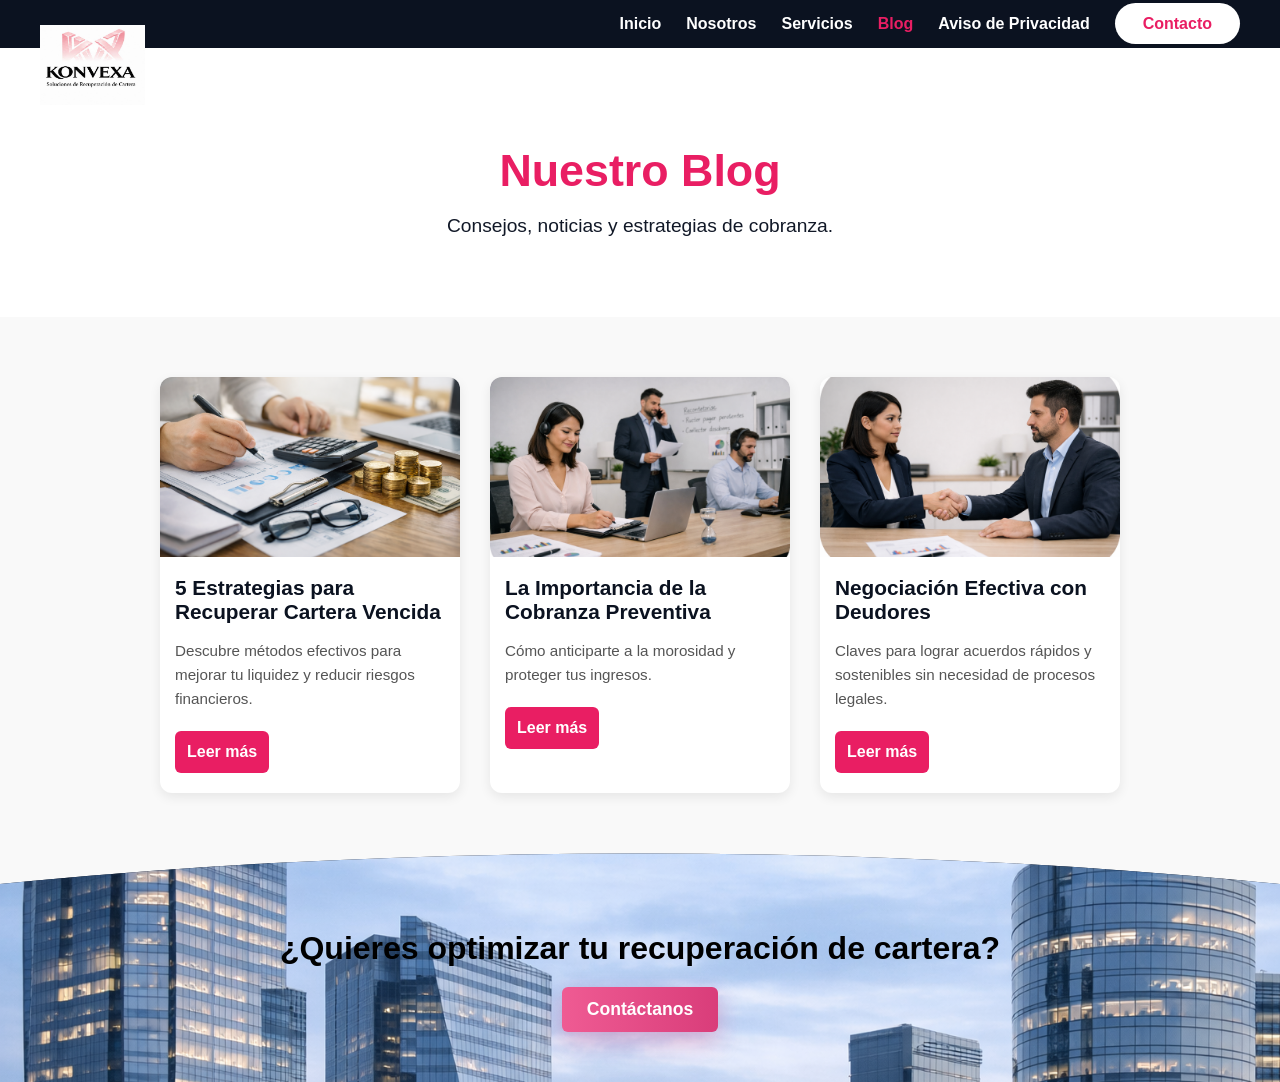
==== commit f3fb3037: "img" ====
--- a/blog.html
+++ b/blog.html
@@ -52,7 +52,7 @@
     </article>
 
     <article class="blog-post">
-      <img src="img/deudores.png" alt="Negociación Efectiva con Deudores">
+      <img src="img/deudor.png" alt="Negociación Efectiva con Deudores">
       <h3>Negociación Efectiva con Deudores  </h3>
       <p>Claves para lograr acuerdos rápidos y sostenibles sin necesidad de procesos legales.</p>
      <a href="negociacion.html" class="btn-secondary">Leer más</a>
--- a/styles.css
+++ b/styles.css
@@ -23,9 +23,10 @@
 .logo-overlap {
   position: absolute;
   left: 70px;
-  top: 20px;
-  z-index: 50;
-  width: 380px;
+  top: 40px; /* lo baja un poco para separarlo del texto */
+  width: 280px; /* antes 380px, más equilibrado */
+  z-index: 1; /* mantiene el texto encima */
+  opacity: 0.9; /* efecto suave */
 }
 
 .logo-overlap img {
@@ -324,7 +325,7 @@
   grid-template-columns: repeat(4, 1fr);
   max-width: 1150px;
   margin: 70px auto;
-  background: #fde7ef;
+  background: #ffffff;
   border-radius: 18px;
   overflow: hidden;
 }
@@ -1044,82 +1045,125 @@
   }
 }
 
-
-/* =========================
-   SEGUNDA -SECCIÓN SERVICIOS
-========================= */
-
+/* =========================
+   SEGUNDA -SECCION SERVICIOS
+========================= */
+.navbar {
+  background-color: #0b1220; /* azul oscuro */
+  padding: 15px 40px;
+}
+
+.navbar nav ul {
+  list-style: none;
+  display: flex;
+  gap: 25px;
+  margin: 0;
+  padding: 0;
+}
+
+.navbar nav ul li a {
+  color: #fff; /* texto blanco */
+  font-weight: 600;
+  transition: color 0.3s ease;
+}
+
+.navbar nav ul li a:hover,
+.navbar nav ul li a.active {
+  color: #e91e63; /* rosa corporativo */
+}
+
+/* =========================
+   SECCIÓN SERVICIOS
+========================= */
 .services {
+  background-color: #fff; /* fondo blanco */
+  padding: 60px 40px;
   text-align: center;
-  padding: 60px 40px;
-  background-color: #fff;
 }
 
 .services h2 {
-  color: #e91e63; /* rosa intenso */
-  font-size: 2.2rem;
+  font-size: 2.5rem;
+  font-weight: 800;
+  color: #0b1220; /* azul oscuro */
   margin-bottom: 10px;
 }
 
-.subtitle {
-  color: #666;
+.services .subtitle {
+  font-size: 1.2rem;
+  color: #e91e63; /* rosa corporativo */
   margin-bottom: 40px;
-  font-size: 1.1rem;
-}
-
-/* Cuadrícula de servicios */
+}
+
+/* Grid horizontal de servicios */
 .service-grid {
-  display: grid;
-  grid-template-columns: repeat(auto-fit, minmax(250px, 1fr));
+  display: flex;              /* horizontal */
+  justify-content: center;
   gap: 30px;
+  flex-wrap: wrap;            /* permite que se acomoden si no caben */
 }
 
 .service-box {
-  background-color: #fff;
-  border-radius: 10px;
+  background: #f9f9f9;
+  border-radius: 12px;
+  box-shadow: 0 4px 12px rgba(0,0,0,0.08);
   padding: 25px;
-  box-shadow: 0 4px 12px rgba(0,0,0,0.1);
-  transition: transform 0.3s ease;
+  width: 260px;               /* ancho fijo para horizontal */
+  text-align: left;
+  transition: transform 0.3s ease, box-shadow 0.3s ease;
 }
 
 .service-box:hover {
   transform: translateY(-5px);
+  box-shadow: 0 6px 18px rgba(0,0,0,0.15);
 }
 
 .service-box h3 {
-  color: #b3004b;
+  font-size: 1.2rem;
+  font-weight: 700;
+  color: #e91e63; /* rosa */
   margin-bottom: 10px;
-  font-size: 1.3rem;
 }
 
 .service-box p {
-  color: #0c0a0b;
+  font-size: 0.95rem;
+  color: #333;
   line-height: 1.6;
 }
 
-/* Franja inferior */
+/* =========================
+   ESTADÍSTICAS
+========================= */
 .service-stats {
-  margin-top: 50px;
   display: flex;
   justify-content: center;
-  gap: 60px;
-  background-color: rgba(255, 31, 31, 0.31);
-  padding: 30px;
+  gap: 40px;
+  flex-wrap: wrap;
+  margin-top: 40px;
+}
+
+.service-stats .stat {
+  background-color: #0b1220; /* azul oscuro */
+  color: #fff;
   border-radius: 10px;
+  padding: 20px 30px;
+  text-align: center;
+  flex: 0 0 250px;
 }
 
 .service-stats .stat h3 {
-  color: #080708;
-  font-weight: 600;
-}
-
-/* Footer */
+  font-size: 1.2rem;
+  font-weight: 700;
+  color: #e91e63; /* rosa */
+}
+
+/* =========================
+   FOOTER
+========================= */
 .footer {
-  background-color: #111;
+  background-color: #0b1220;
   color: #fff;
   text-align: center;
-  padding: 20px;
-  margin-top: 40px;
+  padding: 30px 20px;
 }
 
 .footer p {
@@ -1127,63 +1171,6 @@
   font-size: 0.95rem;
 }
 
-/* --- Responsive para móviles y tablets --- */
-@media (max-width: 768px) {
-  .services {
-    padding: 40px 20px;
-  }
-
-  .services h2 {
-    font-size: 1.8rem;
-  }
-
-  .subtitle {
-    font-size: 1rem;
-    margin-bottom: 30px;
-  }
-
-  .service-grid {
-    grid-template-columns: 1fr;
-    gap: 20px;
-  }
-
-  .service-box {
-    padding: 20px;
-  }
-
-  .service-box h3 {
-    font-size: 1.2rem;
-  }
-
-  .service-box p {
-    font-size: 0.95rem;
-  }
-
-  .service-stats {
-    flex-direction: column;
-    gap: 20px;
-    padding: 20px;
-  }
-
-  .service-stats .stat h3 {
-    font-size: 1rem;
-  }
-}
-
-@media (min-width: 769px) and (max-width: 1024px) {
-  .service-grid {
-    grid-template-columns: repeat(2, 1fr);
-    gap: 25px;
-  }
-
-  .service-box {
-    padding: 25px;
-  }
-
-  .service-stats {
-    gap: 40px;
-  }
-}
 
 /* =========================
    TERCERA -SECCION BLOG 
@@ -1215,7 +1202,7 @@
 }
 
 .logo {
-  height: 60px;
+  height: 80px; /* antes 60px */
 }
 
 nav ul {
@@ -1243,19 +1230,19 @@
 .hero-blog {
   text-align: center;
   padding: 60px 20px;
-  background: linear-gradient(135deg, #0b1220, #1f2235);
-  color: #fff;
+  background-color: #fff; /* fondo blanco */
+  color: #111827; /* texto oscuro */
 }
 
 .hero-blog h1 {
   font-size: 2.8rem;
   margin-bottom: 15px;
-  color: #e91e63;
+  color: #e91e63; /* rosa corporativo */
 }
 
 .hero-blog p {
   font-size: 1.2rem;
-  color: #d1d5db;
+  color: #111827; /* texto negro */
 }
 
 /* =========================
@@ -1332,7 +1319,7 @@
 .cta-footer h2 {
   font-size: 2rem;
   margin-bottom: 20px;
-  color: #e91e63;
+  color: #000000;
 }
 
 .btn-primary {
@@ -1370,3 +1357,240 @@
     max-width: 400px;
   }
 }
+
+/* =========================
+   HEADER (igual que Blog)
+========================= */
+header {
+  background-color: #0b1220; /* azul oscuro */
+  padding: 15px 40px;
+}
+
+.header-container {
+  display: flex;
+  align-items: center;
+  justify-content: center;
+}
+
+header nav ul {
+  list-style: none;
+  display: flex;
+  gap: 25px;
+  margin: 0;
+  padding: 0;
+}
+
+header nav ul li a {
+  color: #fff; /* texto blanco */
+  font-weight: 600;
+  transition: color 0.3s ease;
+}
+
+header nav ul li a:hover,
+header nav ul li a.active {
+  color: #e91e63; /* rosa corporativo */
+}
+
+/* =========================
+   CUARTA SECCIÓN PRIVACIDAD
+========================= */
+.privacidad {
+  background-color: #fff; /* fondo blanco */
+  padding: 60px 40px;
+  max-width: 900px;
+  margin: 0 auto;
+}
+
+.privacidad h2 {
+  font-size: 2.2rem;
+  font-weight: 800;
+  color: #0b1220; /* azul oscuro */
+  margin-bottom: 20px;
+}
+
+.privacidad h3 {
+  font-size: 1.3rem;
+  font-weight: 700;
+  color: #e91e63; /* rosa */
+  margin-top: 30px;
+  margin-bottom: 10px;
+}
+
+.privacidad p,
+.privacidad ul {
+  font-size: 1rem;
+  color: #333;
+  line-height: 1.6;
+}
+
+.privacidad ul {
+  padding-left: 20px;
+  list-style: disc;
+}
+
+/* =========================
+   FOOTER PRIVACIDAD
+========================= */
+.footer-privacidad {
+  background-color: #0b1220; /* Azul fuerte */
+  color: #ffffff; /* Texto blanco */
+  text-align: center;
+  padding: 30px 20px;
+}
+
+.footer-privacidad .copy {
+  font-size: 0.95rem;
+  color: #ffffff; /* Asegura que el texto sea blanco */
+}
+
+.footer-privacidad .privacidad-link {
+  color: #e91e63; /* Rosa Konvexa */
+  font-weight: 600;
+  text-decoration: none;
+}
+
+.footer-privacidad .privacidad-link:hover {
+  text-decoration: underline;
+}
+
+/* =========================
+   QUINTA SECCION CONTACTO 
+========================= */
+header {
+  background-color: #0b1220; /* azul oscuro */
+  padding: 15px 40px;
+}
+
+.header-container {
+  display: flex;
+  align-items: center;
+  justify-content: center;
+}
+
+header nav ul {
+  list-style: none;
+  display: flex;
+  gap: 25px;
+  margin: 0;
+  padding: 0;
+}
+
+header nav ul li a {
+  color: #fff; /* texto blanco */
+  font-weight: 600;
+  transition: color 0.3s ease;
+}
+
+header nav ul li a:hover,
+header nav ul li a.active {
+  color: #e91e63; /* rosa corporativo */
+}
+
+/* =========================
+   SECCIÓN CONTACTO
+========================= */
+.contacto {
+  background-color: #fff; /* fondo blanco */
+  padding: 60px 40px;
+  max-width: 900px;
+  margin: 0 auto;
+  text-align: center;
+}
+
+.contacto h2 {
+  font-size: 2.2rem;
+  font-weight: 800;
+  color: #0b1220; /* azul oscuro */
+  margin-bottom: 15px;
+}
+
+.contacto p {
+  font-size: 1rem;
+  color: #333;
+  margin-bottom: 30px;
+  line-height: 1.6;
+}
+
+/* Información de contacto */
+.contact-info {
+  display: flex;
+  justify-content: center;
+  gap: 30px;
+  flex-wrap: wrap;
+  margin-bottom: 40px;
+}
+
+.info-box {
+  background: #f9f9f9;
+  border-radius: 10px;
+  padding: 20px;
+  width: 260px;
+  text-align: left;
+  box-shadow: 0 4px 12px rgba(0,0,0,0.08);
+}
+
+.info-box h3 {
+  color: #e91e63; /* rosa */
+  font-size: 1.2rem;
+  margin-bottom: 10px;
+}
+
+.info-box p a {
+  color: #0b1220; /* azul */
+  font-weight: 600;
+}
+
+/* Formulario */
+.contact-form {
+  display: flex;
+  flex-direction: column;
+  gap: 15px;
+}
+
+.contact-form input,
+.contact-form textarea {
+  padding: 12px;
+  border: 1px solid #ccc;
+  border-radius: 6px;
+  font-size: 1rem;
+}
+
+.btn-secondary {
+  background-color: #e91e63;
+  color: #fff;
+  padding: 12px;
+  border: none;
+  border-radius: 6px;
+  font-weight: 600;
+  cursor: pointer;
+  transition: background-color 0.3s ease;
+}
+
+.btn-secondary:hover {
+  background-color: #c2185b;
+}
+
+/* =========================
+   FOOTER CONTACTO
+========================= */
+.footer-contacto {
+  background-color: #0b1220;
+  color: #fff;
+  text-align: center;
+  padding: 30px 20px;
+}
+
+.footer-contacto .footer-info p {
+  margin: 5px 0;
+  font-size: 0.95rem;
+}
+
+.footer-contacto a {
+  color: #e91e63;
+  font-weight: 600;
+}
+
+.footer-contacto .copy {
+  margin-top: 15px;
+  font-size: 0.9rem;
+}
